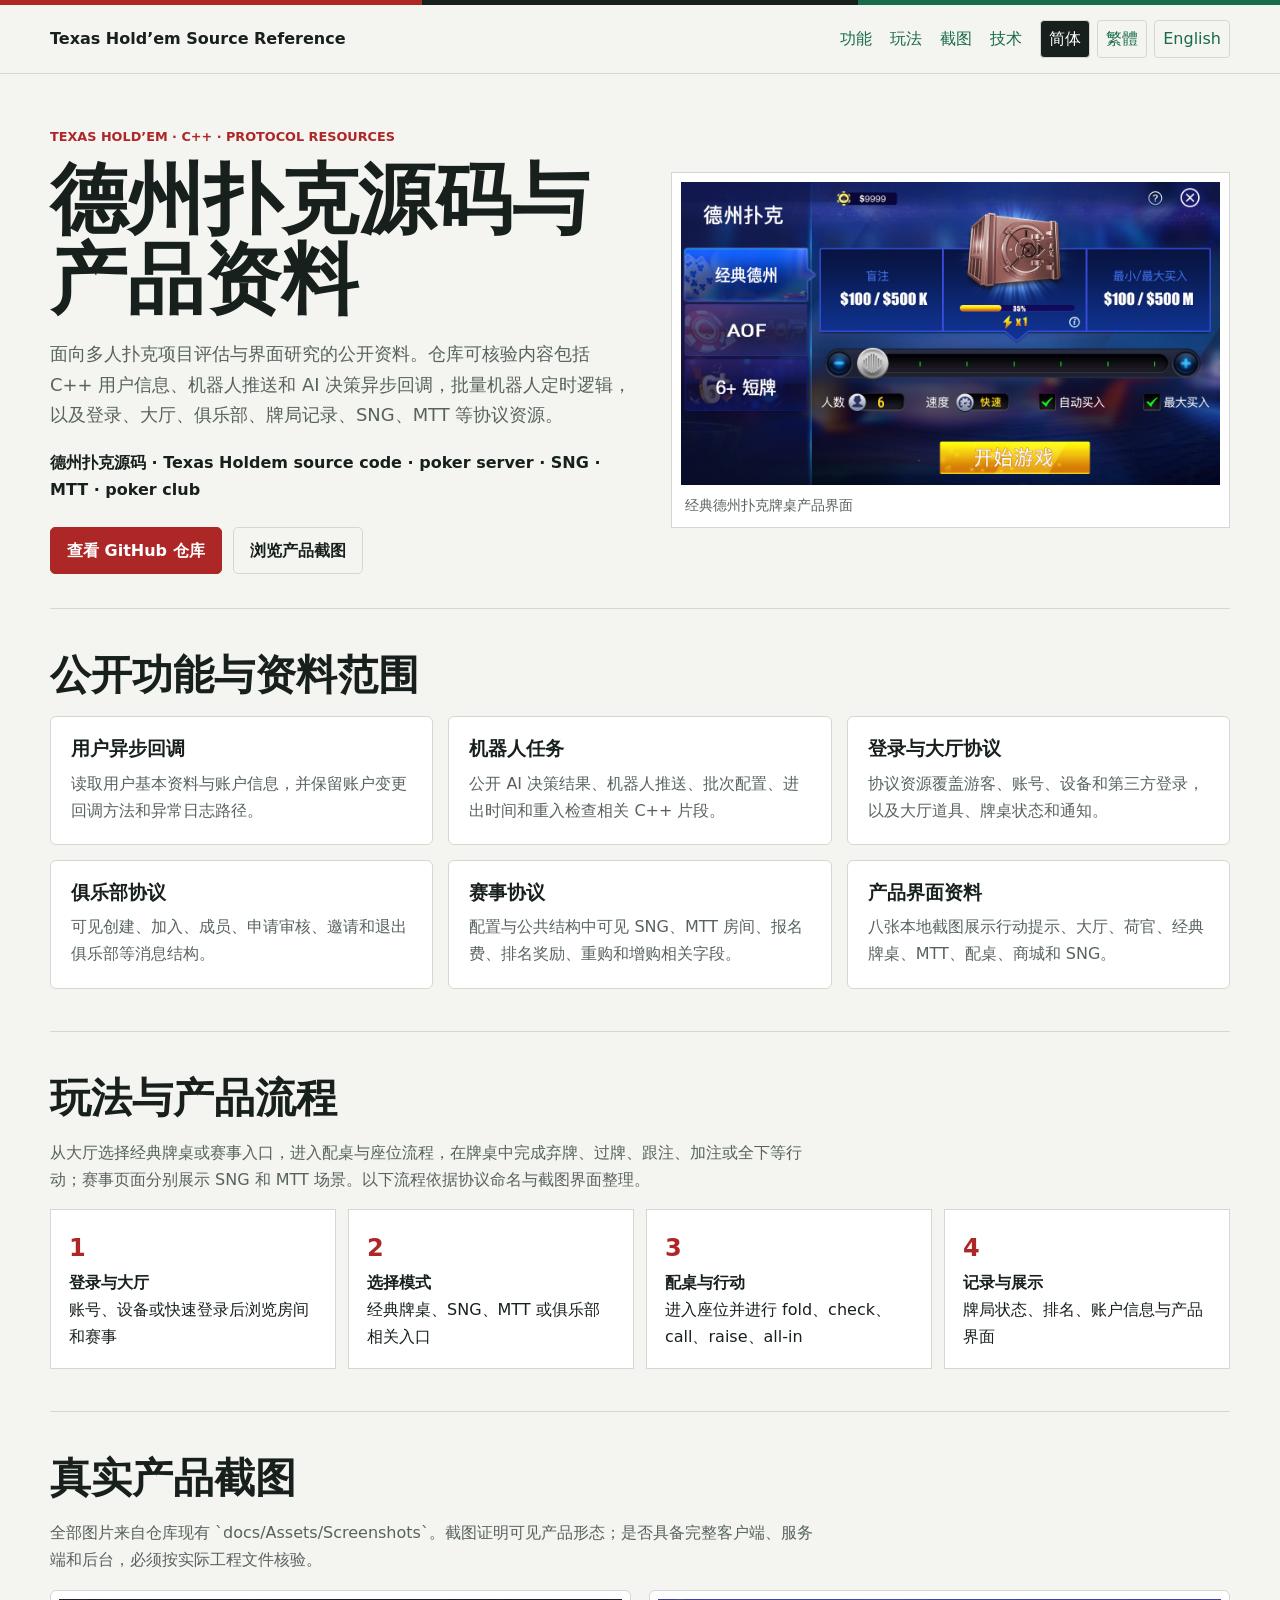
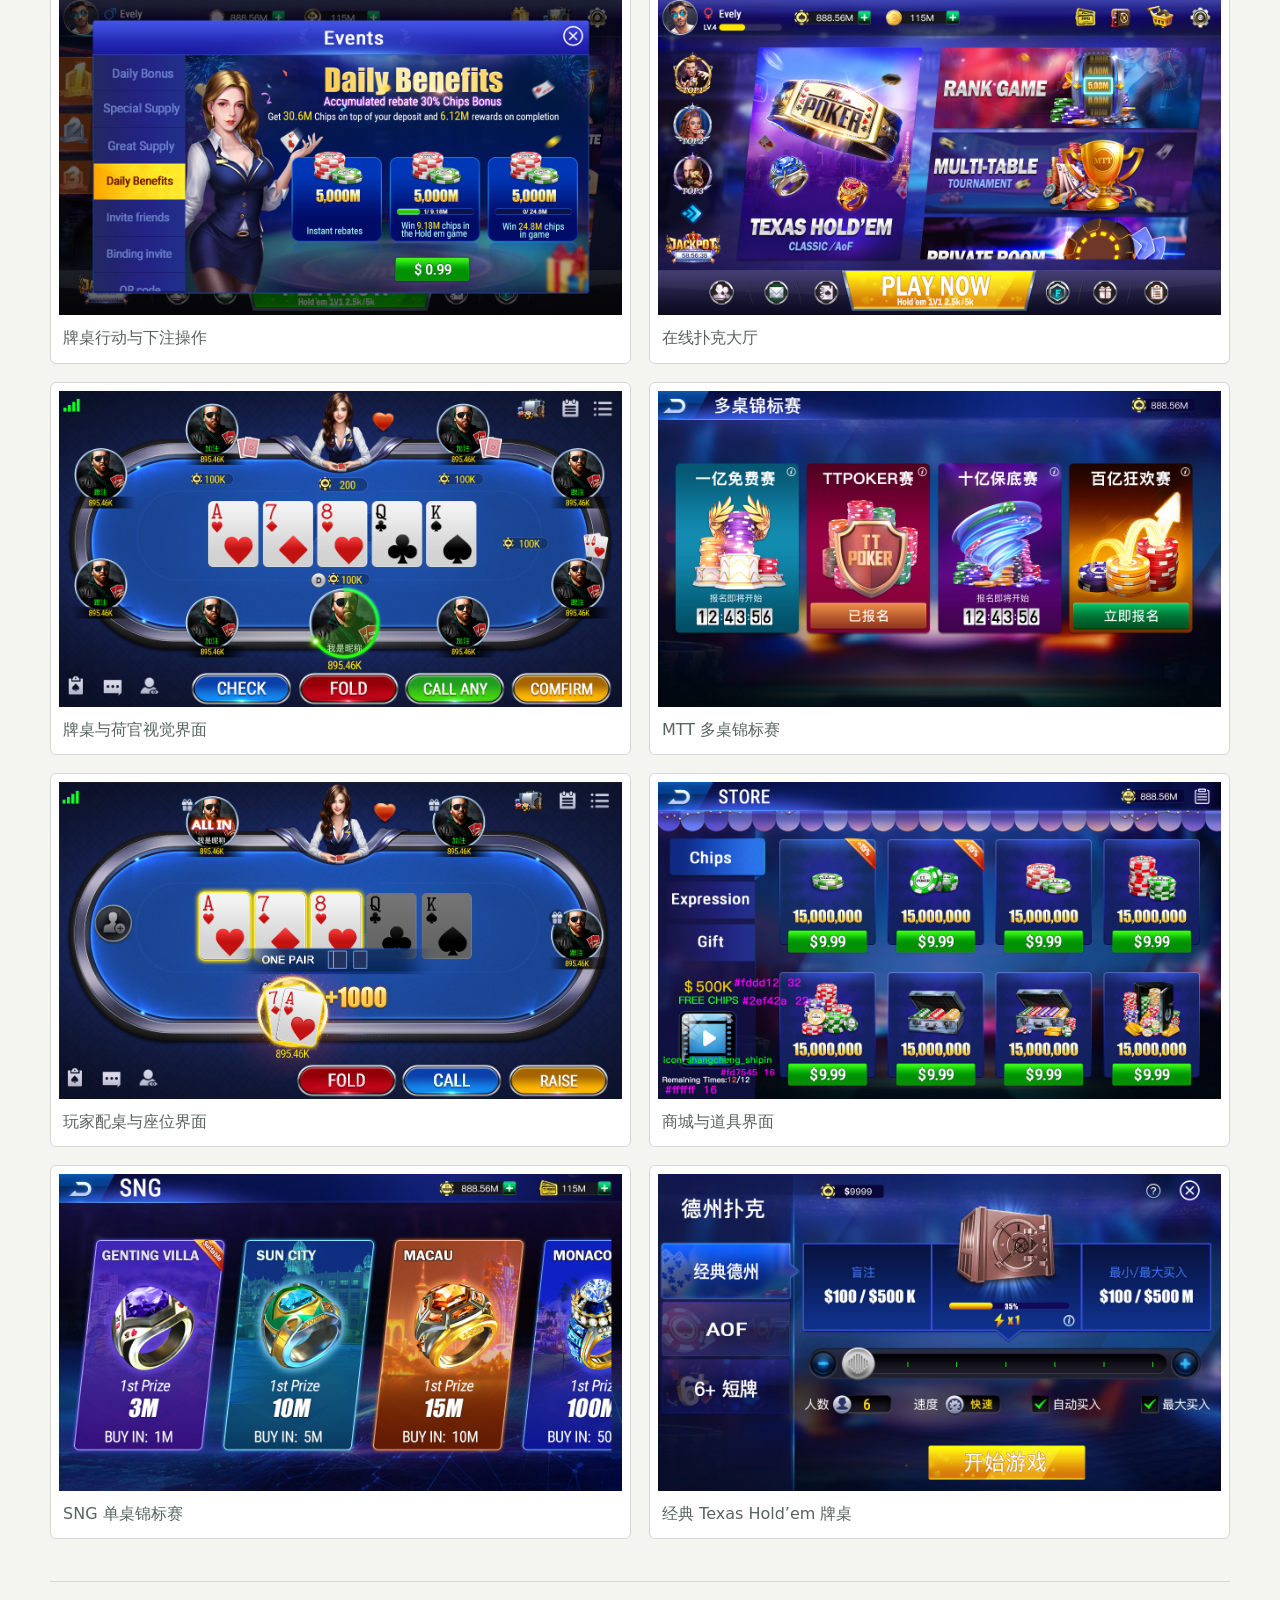
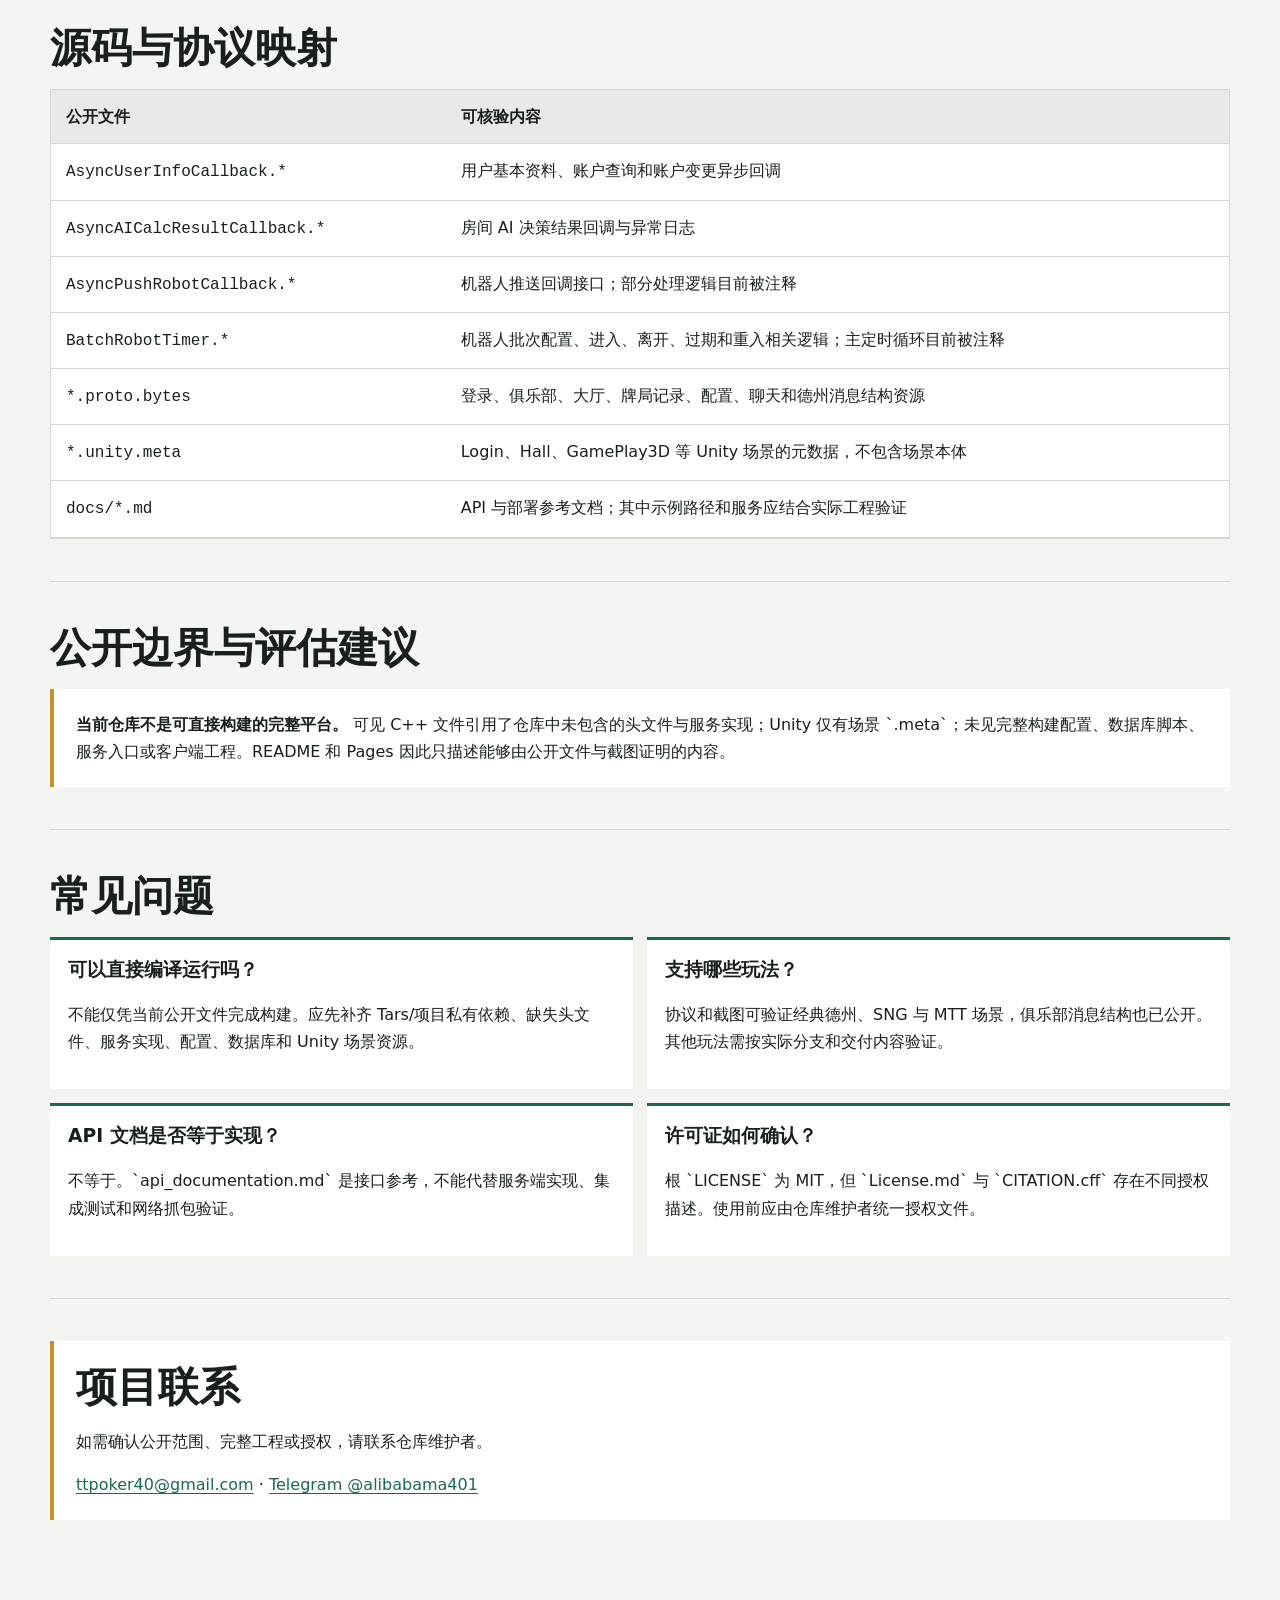
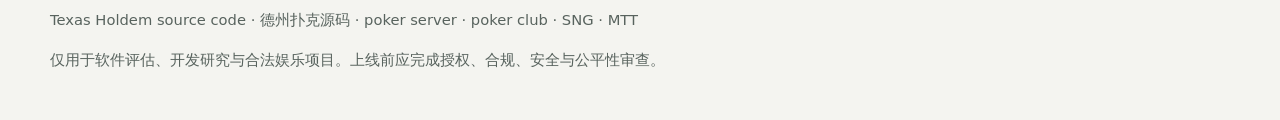
==== docs/index.html @ 93a7d818 "Add files via upload" ====
<!doctype html><html lang="zh-CN"><head><meta charset="utf-8"><meta name="viewport" content="width=device-width,initial-scale=1">
<title>德州扑克源码｜C++ 回调、扑克协议、SNG 与 MTT 产品界面</title>
<meta name="description" content="德州扑克源码与产品资料：C++ 用户及机器人异步回调、牌桌协议资源、俱乐部、经典德州、SNG、MTT、配桌和商城界面截图。">
<meta name="robots" content="index,follow,max-image-preview:large,max-snippet:-1,max-video-preview:-1">
<link rel="canonical" href="https://alibabama401.github.io/Texas-Holdem-Online-Poker-Platform/"><link rel="alternate" hreflang="zh-CN" href="https://alibabama401.github.io/Texas-Holdem-Online-Poker-Platform/zh-cn/"><link rel="alternate" hreflang="zh-Hant" href="https://alibabama401.github.io/Texas-Holdem-Online-Poker-Platform/zh-tw/"><link rel="alternate" hreflang="en" href="https://alibabama401.github.io/Texas-Holdem-Online-Poker-Platform/en/"><link rel="alternate" hreflang="x-default" href="https://alibabama401.github.io/Texas-Holdem-Online-Poker-Platform/">
<meta property="og:type" content="website"><meta property="og:locale" content="zh_CN"><meta property="og:title" content="德州扑克源码｜C++ 回调、扑克协议、SNG 与 MTT 产品界面"><meta property="og:description" content="C++ 用户及机器人回调、德州扑克协议资源、俱乐部与赛事产品截图。"><meta property="og:url" content="https://alibabama401.github.io/Texas-Holdem-Online-Poker-Platform/"><meta property="og:image" content="https://alibabama401.github.io/Texas-Holdem-Online-Poker-Platform/assets/screenshots/004jingdian.jpg"><meta name="twitter:card" content="summary_large_image">
<link rel="stylesheet" href="assets/site.css"><script type="application/ld+json">{"@context":"https://schema.org","@type":"CollectionPage","name":"德州扑克源码与产品资料","description":"C++ 用户及机器人异步回调、牌桌协议资源、俱乐部、经典德州、SNG、MTT、配桌和商城界面截图。","url":"https://alibabama401.github.io/Texas-Holdem-Online-Poker-Platform/","inLanguage":"zh-CN","image":"https://alibabama401.github.io/Texas-Holdem-Online-Poker-Platform/assets/screenshots/004jingdian.jpg","mainEntity":{"@type":"SoftwareSourceCode","name":"Texas Holdem Online Poker Platform","codeRepository":"https://github.com/alibabama401/Texas-Holdem-Online-Poker-Platform","programmingLanguage":["C++","Protocol Buffers"],"license":"https://github.com/alibabama401/Texas-Holdem-Online-Poker-Platform/blob/main/LICENSE"}}</script></head>
<body><div class="topline"></div><header><div class="wrap nav"><a class="brand" href="./">Texas Hold’em Source Reference</a><nav class="navlinks"><a href="#features">功能</a><a href="#gameplay">玩法</a><a href="#screenshots">截图</a><a href="#technology">技术</a><span class="languages"><a href="zh-cn/" aria-current="page">简体</a><a href="zh-tw/">繁體</a><a href="en/">English</a></span></nav></div></header>
<main class="wrap"><section class="hero"><div><div class="eyebrow">Texas Hold’em · C++ · Protocol Resources</div><h1>德州扑克源码与产品资料</h1><p class="intro">面向多人扑克项目评估与界面研究的公开资料。仓库可核验内容包括 C++ 用户信息、机器人推送和 AI 决策异步回调，批量机器人定时逻辑，以及登录、大厅、俱乐部、牌局记录、SNG、MTT 等协议资源。</p><p class="keywords">德州扑克源码 · Texas Holdem source code · poker server · SNG · MTT · poker club</p><div class="actions"><a class="button" href="https://github.com/alibabama401/Texas-Holdem-Online-Poker-Platform">查看 GitHub 仓库</a><a class="button secondary" href="#screenshots">浏览产品截图</a></div></div><figure class="hero-media"><img src="assets/screenshots/004jingdian.jpg" alt="经典德州扑克实时牌桌产品界面" fetchpriority="high"><figcaption>经典德州扑克牌桌产品界面</figcaption></figure></section>
<section class="section" id="features"><h2>公开功能与资料范围</h2><div class="grid"><article class="card"><h3>用户异步回调</h3><p>读取用户基本资料与账户信息，并保留账户变更回调方法和异常日志路径。</p></article><article class="card"><h3>机器人任务</h3><p>公开 AI 决策结果、机器人推送、批次配置、进出时间和重入检查相关 C++ 片段。</p></article><article class="card"><h3>登录与大厅协议</h3><p>协议资源覆盖游客、账号、设备和第三方登录，以及大厅道具、牌桌状态和通知。</p></article><article class="card"><h3>俱乐部协议</h3><p>可见创建、加入、成员、申请审核、邀请和退出俱乐部等消息结构。</p></article><article class="card"><h3>赛事协议</h3><p>配置与公共结构中可见 SNG、MTT 房间、报名费、排名奖励、重购和增购相关字段。</p></article><article class="card"><h3>产品界面资料</h3><p>八张本地截图展示行动提示、大厅、荷官、经典牌桌、MTT、配桌、商城和 SNG。</p></article></div></section>
<section class="section" id="gameplay"><h2>玩法与产品流程</h2><p class="lede">从大厅选择经典牌桌或赛事入口，进入配桌与座位流程，在牌桌中完成弃牌、过牌、跟注、加注或全下等行动；赛事页面分别展示 SNG 和 MTT 场景。以下流程依据协议命名与截图界面整理。</p><div class="flow"><div><strong>登录与大厅</strong><br>账号、设备或快速登录后浏览房间和赛事</div><div><strong>选择模式</strong><br>经典牌桌、SNG、MTT 或俱乐部相关入口</div><div><strong>配桌与行动</strong><br>进入座位并进行 fold、check、call、raise、all-in</div><div><strong>记录与展示</strong><br>牌局状态、排名、账户信息与产品界面</div></div></section>
<section class="section" id="screenshots"><h2>真实产品截图</h2><p class="lede">全部图片来自仓库现有 `docs/Assets/Screenshots`。截图证明可见产品形态；是否具备完整客户端、服务端和后台，必须按实际工程文件核验。</p><div class="gallery"><figure><img src="assets/screenshots/001action.png" alt="德州扑克下注行动按钮产品截图" decoding="async"><figcaption>牌桌行动与下注操作</figcaption></figure><figure><img src="assets/screenshots/002dating.png" alt="在线德州扑克大厅产品截图" decoding="async"><figcaption>在线扑克大厅</figcaption></figure><figure><img src="assets/screenshots/003heguang.png" alt="德州扑克牌桌荷官界面截图" decoding="async"><figcaption>牌桌与荷官视觉界面</figcaption></figure><figure><img src="assets/screenshots/005mtt.jpg" alt="Texas Holdem MTT 多桌锦标赛截图" decoding="async"><figcaption>MTT 多桌锦标赛</figcaption></figure><figure><img src="assets/screenshots/006paizuo.png" alt="德州扑克玩家配桌和座位界面" decoding="async"><figcaption>玩家配桌与座位界面</figcaption></figure><figure><img src="assets/screenshots/007shop.png" alt="扑克平台商城产品界面截图" decoding="async"><figcaption>商城与道具界面</figcaption></figure><figure><img src="assets/screenshots/008sng.jpg" alt="Texas Holdem SNG 单桌锦标赛截图" decoding="async"><figcaption>SNG 单桌锦标赛</figcaption></figure><figure><img src="assets/screenshots/004jingdian.jpg" alt="经典 Texas Holdem 扑克牌桌截图" decoding="async"><figcaption>经典 Texas Hold’em 牌桌</figcaption></figure></div></section>
<section class="section" id="technology"><h2>源码与协议映射</h2><div class="table-wrap"><table><thead><tr><th>公开文件</th><th>可核验内容</th></tr></thead><tbody><tr><td><code>AsyncUserInfoCallback.*</code></td><td>用户基本资料、账户查询和账户变更异步回调</td></tr><tr><td><code>AsyncAICalcResultCallback.*</code></td><td>房间 AI 决策结果回调与异常日志</td></tr><tr><td><code>AsyncPushRobotCallback.*</code></td><td>机器人推送回调接口；部分处理逻辑目前被注释</td></tr><tr><td><code>BatchRobotTimer.*</code></td><td>机器人批次配置、进入、离开、过期和重入相关逻辑；主定时循环目前被注释</td></tr><tr><td><code>*.proto.bytes</code></td><td>登录、俱乐部、大厅、牌局记录、配置、聊天和德州消息结构资源</td></tr><tr><td><code>*.unity.meta</code></td><td>Login、Hall、GamePlay3D 等 Unity 场景的元数据，不包含场景本体</td></tr><tr><td><code>docs/*.md</code></td><td>API 与部署参考文档；其中示例路径和服务应结合实际工程验证</td></tr></tbody></table></div></section>
<section class="section"><h2>公开边界与评估建议</h2><div class="scope"><strong>当前仓库不是可直接构建的完整平台。</strong> 可见 C++ 文件引用了仓库中未包含的头文件与服务实现；Unity 仅有场景 `.meta`；未见完整构建配置、数据库脚本、服务入口或客户端工程。README 和 Pages 因此只描述能够由公开文件与截图证明的内容。</div></section>
<section class="section"><h2>常见问题</h2><div class="faq"><article><h3>可以直接编译运行吗？</h3><p>不能仅凭当前公开文件完成构建。应先补齐 Tars/项目私有依赖、缺失头文件、服务实现、配置、数据库和 Unity 场景资源。</p></article><article><h3>支持哪些玩法？</h3><p>协议和截图可验证经典德州、SNG 与 MTT 场景，俱乐部消息结构也已公开。其他玩法需按实际分支和交付内容验证。</p></article><article><h3>API 文档是否等于实现？</h3><p>不等于。`api_documentation.md` 是接口参考，不能代替服务端实现、集成测试和网络抓包验证。</p></article><article><h3>许可证如何确认？</h3><p>根 `LICENSE` 为 MIT，但 `License.md` 与 `CITATION.cff` 存在不同授权描述。使用前应由仓库维护者统一授权文件。</p></article></div></section>
<section class="section"><div class="contact"><h2>项目联系</h2><p>如需确认公开范围、完整工程或授权，请联系仓库维护者。</p><a href="mailto:ttpoker40@gmail.com">ttpoker40@gmail.com</a> · <a href="https://t.me/alibabama401">Telegram @alibabama401</a></div></section></main>
<footer class="wrap"><p>Texas Holdem source code · 德州扑克源码 · poker server · poker club · SNG · MTT</p><p>仅用于软件评估、开发研究与合法娱乐项目。上线前应完成授权、合规、安全与公平性审查。</p></footer></body></html>
---- docs/assets/site.css ----
:root{--ink:#17201c;--muted:#58635e;--paper:#f4f4f0;--surface:#fff;--line:#d5d8d2;--red:#ae2727;--green:#176c4b;--gold:#c3922f;--max:1180px}*{box-sizing:border-box}html{scroll-behavior:smooth}body{margin:0;background:var(--paper);color:var(--ink);font:16px/1.7 system-ui,-apple-system,"Segoe UI","Noto Sans SC","Microsoft YaHei",sans-serif}a{color:var(--green);text-underline-offset:3px}img{max-width:100%;height:auto}.wrap{width:min(calc(100% - 36px),var(--max));margin:auto}.topline{height:5px;background:linear-gradient(90deg,var(--red) 0 33%,var(--ink) 33% 67%,var(--green) 67%)}header{position:sticky;top:0;z-index:10;background:rgba(244,244,240,.96);border-bottom:1px solid var(--line);backdrop-filter:blur(12px)}.nav{min-height:68px;display:flex;align-items:center;justify-content:space-between;gap:22px}.brand{color:var(--ink);text-decoration:none;font-weight:850}.navlinks{display:flex;align-items:center;gap:18px;flex-wrap:wrap}.navlinks a{text-decoration:none}.languages{display:flex;gap:7px}.languages a{padding:4px 8px;border:1px solid var(--line);border-radius:4px}.languages [aria-current=page]{background:var(--ink);color:#fff}.hero{display:grid;grid-template-columns:1.02fr .98fr;align-items:center;gap:40px;padding:52px 0 34px}.eyebrow{color:var(--red);font-size:.8rem;font-weight:850;text-transform:uppercase}.hero h1{font-size:clamp(2.35rem,6vw,4.8rem);line-height:1.04;letter-spacing:0;margin:12px 0 20px}.intro{font-size:1.12rem;color:var(--muted);max-width:67ch}.keywords{font-weight:750}.actions{display:flex;gap:11px;flex-wrap:wrap;margin-top:24px}.button{display:inline-flex;min-height:44px;align-items:center;padding:9px 16px;border:1px solid var(--red);border-radius:5px;background:var(--red);color:#fff;text-decoration:none;font-weight:750}.button.secondary{background:transparent;border-color:var(--line);color:var(--ink)}.hero-media{margin:0;background:var(--surface);border:1px solid var(--line);padding:9px}.hero-media img{display:block;width:100%;aspect-ratio:16/9;object-fit:cover}.hero-media figcaption{padding:8px 4px 1px;color:var(--muted);font-size:.9rem}.section{padding:42px 0;border-top:1px solid var(--line)}h2{font-size:clamp(1.7rem,4vw,2.55rem);line-height:1.2;margin:0 0 16px}h3{line-height:1.3}.lede{max-width:76ch;color:var(--muted)}.grid{display:grid;grid-template-columns:repeat(3,1fr);gap:15px}.card{background:var(--surface);border:1px solid var(--line);border-radius:6px;padding:20px}.card h3{margin:0 0 8px}.card p{margin:0;color:var(--muted)}.flow{display:grid;grid-template-columns:repeat(4,1fr);gap:12px;counter-reset:step}.flow div{background:var(--surface);border:1px solid var(--line);padding:18px}.flow div:before{counter-increment:step;content:counter(step);display:block;color:var(--red);font-size:1.5rem;font-weight:900}.gallery{display:grid;grid-template-columns:repeat(2,1fr);gap:18px}.gallery figure{margin:0;background:var(--surface);border:1px solid var(--line);border-radius:6px;padding:8px}.gallery img{display:block;width:100%;aspect-ratio:16/9;object-fit:cover}.gallery figcaption{padding:9px 4px 3px;color:var(--muted)}.table-wrap{overflow-x:auto;background:var(--surface);border:1px solid var(--line)}table{border-collapse:collapse;width:100%}th,td{text-align:left;vertical-align:top;padding:13px 15px;border-bottom:1px solid var(--line)}th{background:#e9eae5}.scope,.notice,.contact{background:#fff;border-left:4px solid var(--gold);padding:22px}.faq{display:grid;grid-template-columns:repeat(2,1fr);gap:14px}.faq article{background:var(--surface);border-top:3px solid var(--green);padding:18px}.faq h3{margin-top:0}.related{display:flex;gap:10px;flex-wrap:wrap}.related a{background:var(--surface);border:1px solid var(--line);padding:8px 12px}code{overflow-wrap:anywhere}footer{padding:30px 0 48px;color:var(--muted);font-size:.92rem}@media(max-width:820px){header{position:static}.nav,.navlinks{align-items:flex-start;flex-direction:column;gap:10px}.nav{padding:14px 0}.hero{grid-template-columns:1fr;padding-top:34px}.grid,.flow{grid-template-columns:1fr 1fr}}@media(max-width:560px){.wrap{width:min(calc(100% - 24px),var(--max))}.grid,.flow,.gallery,.faq{grid-template-columns:1fr}.hero h1{font-size:2.35rem}.languages{flex-wrap:wrap}}
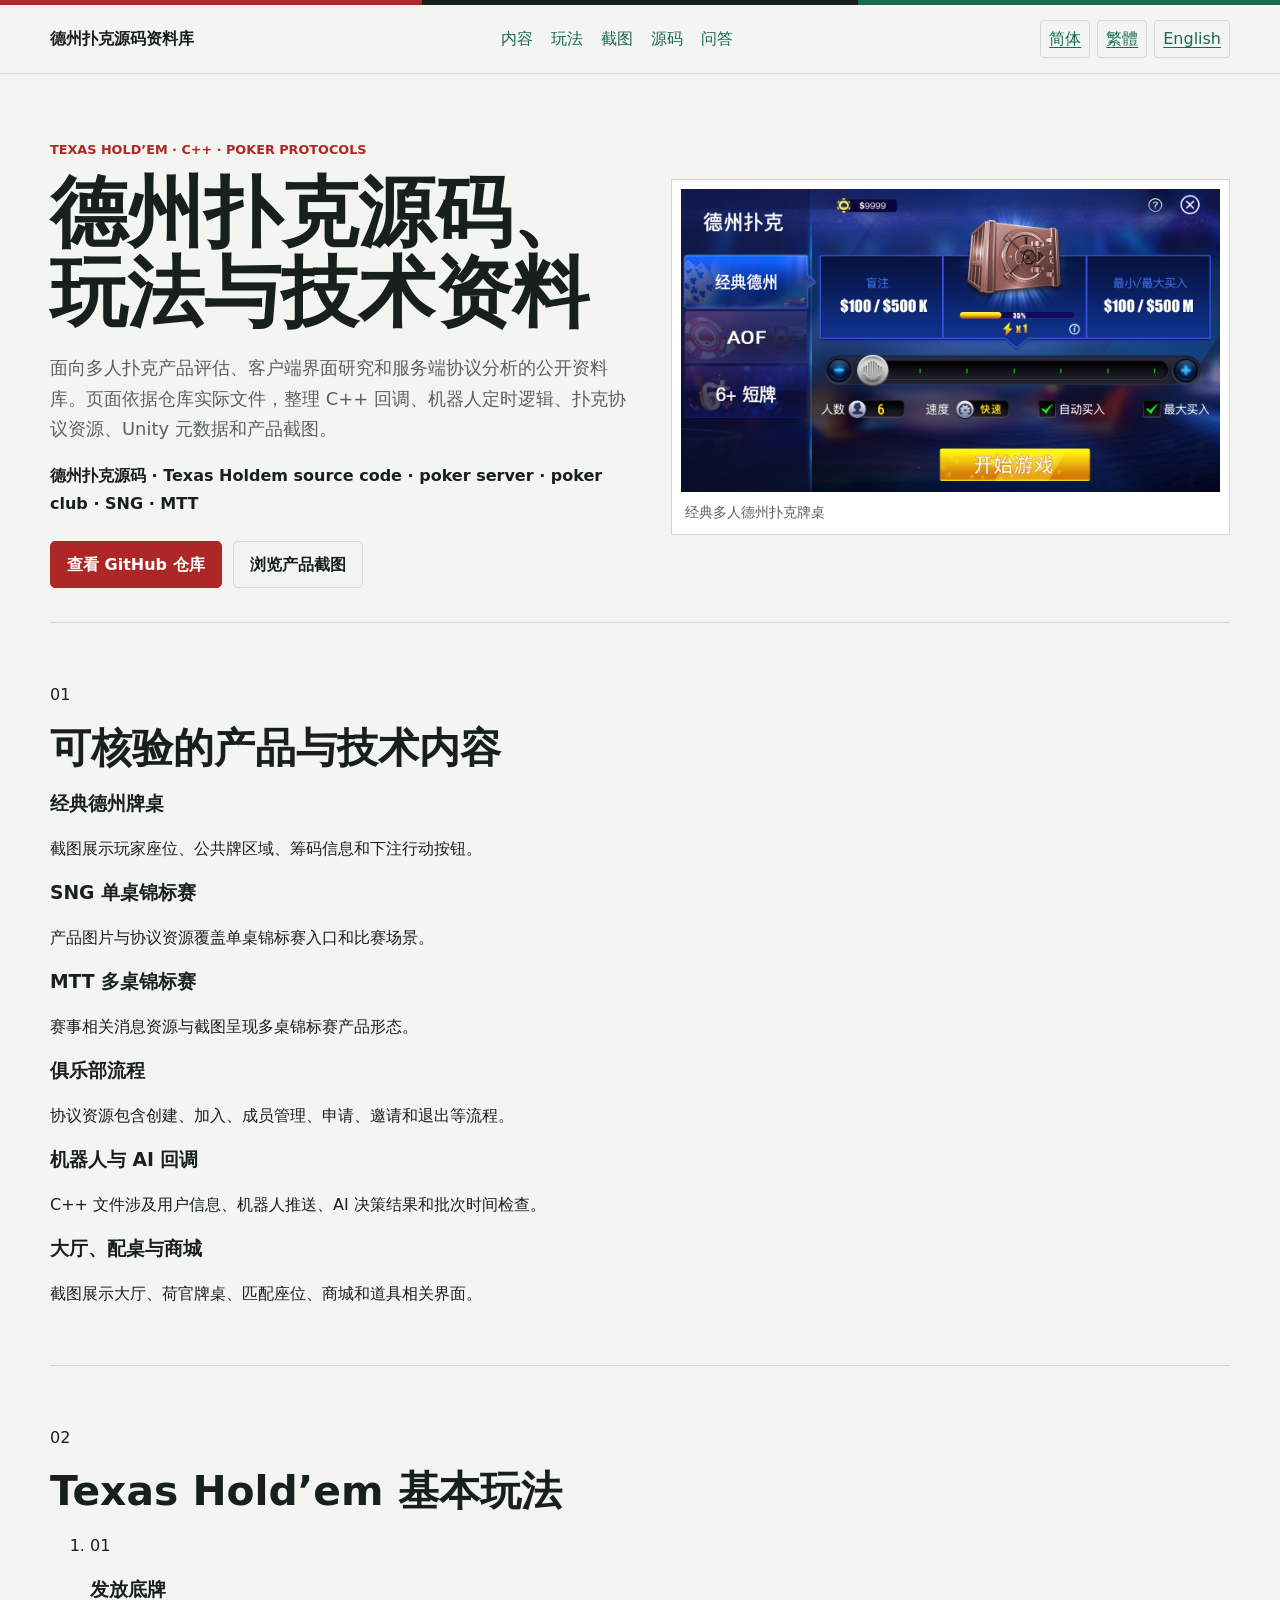
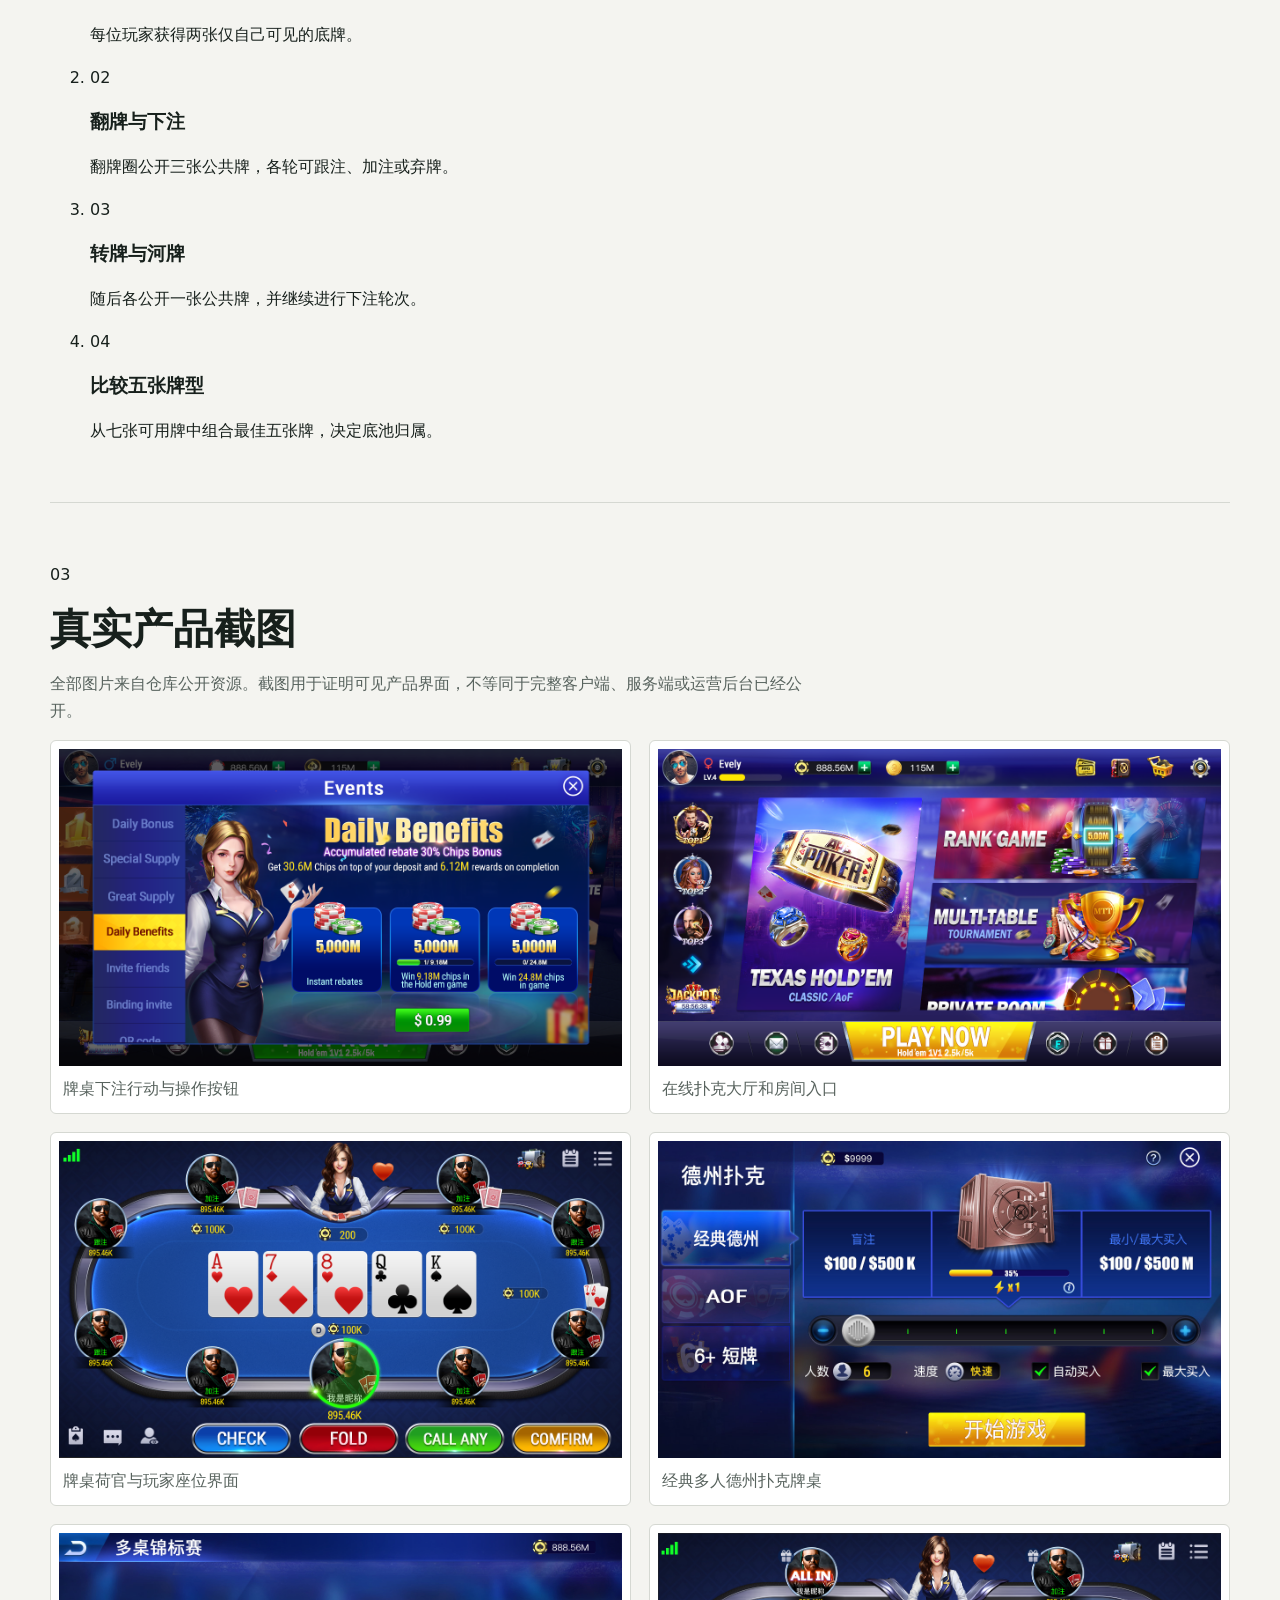
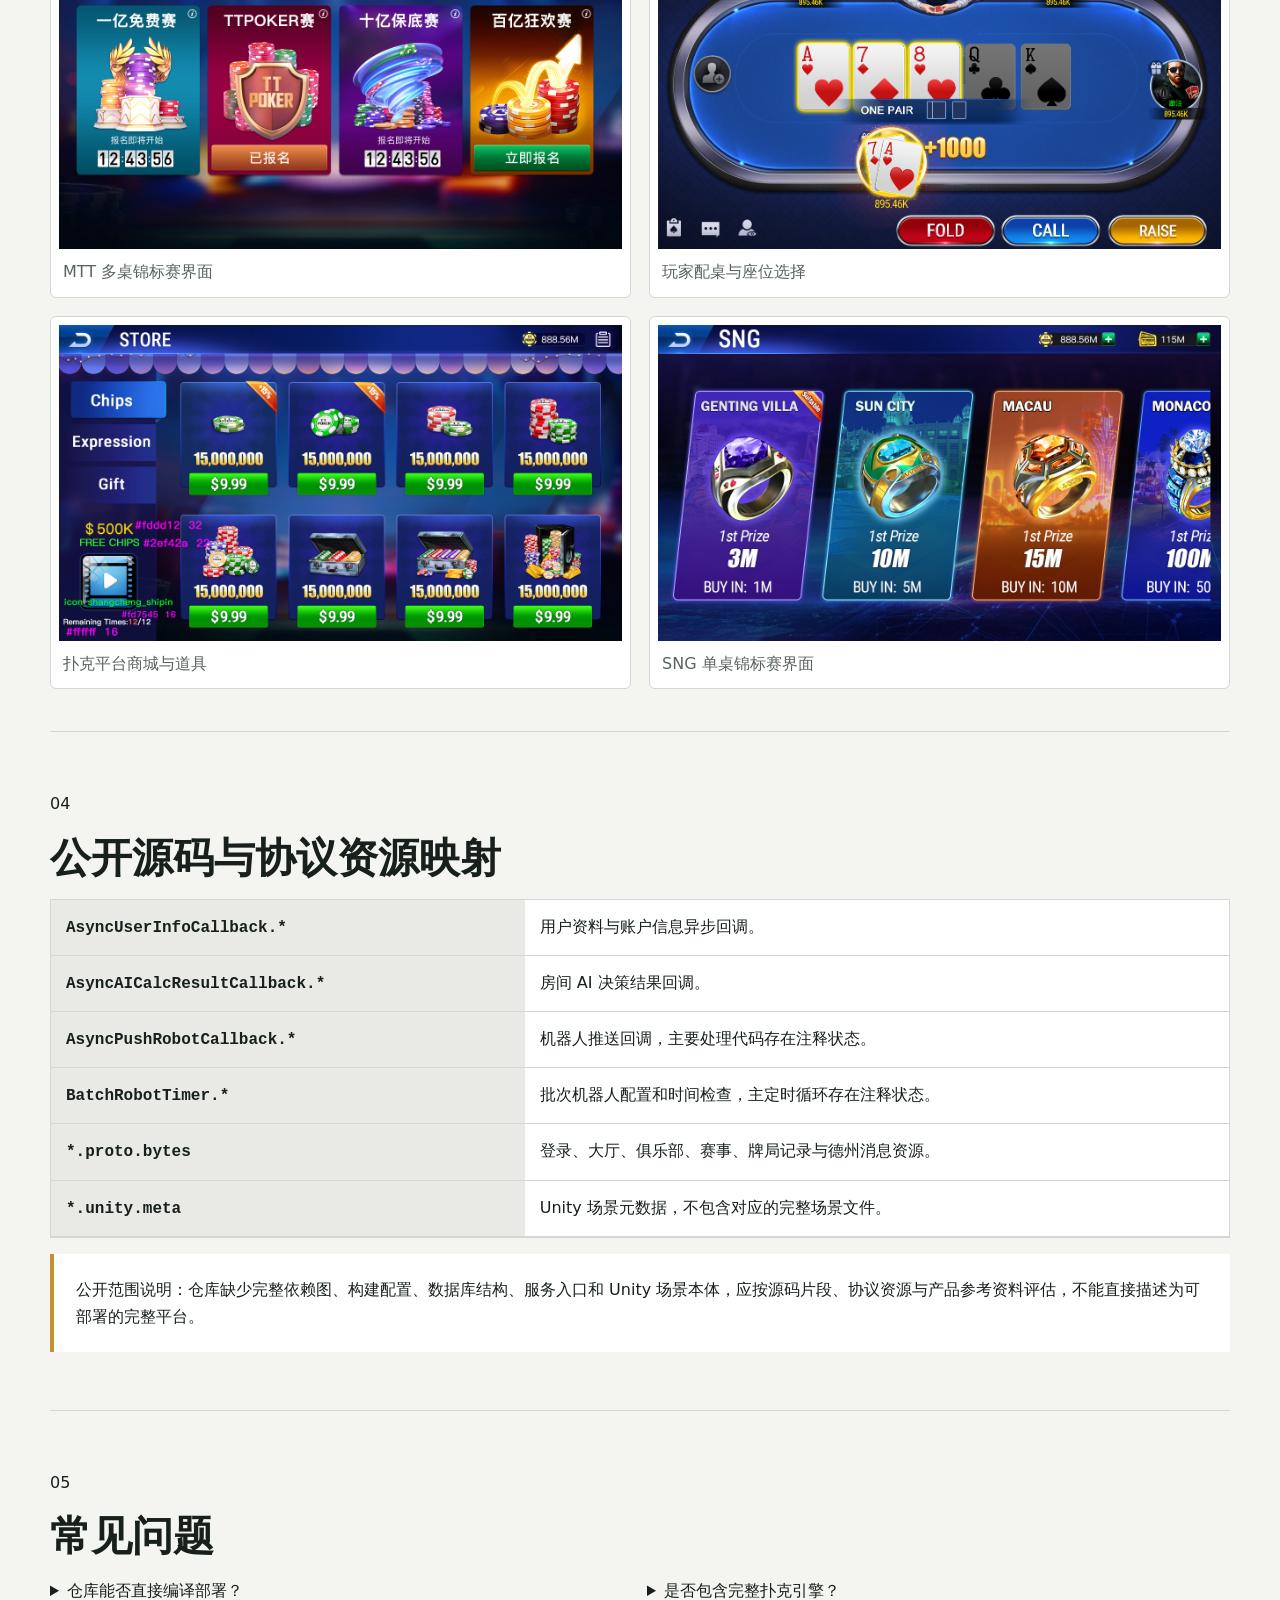
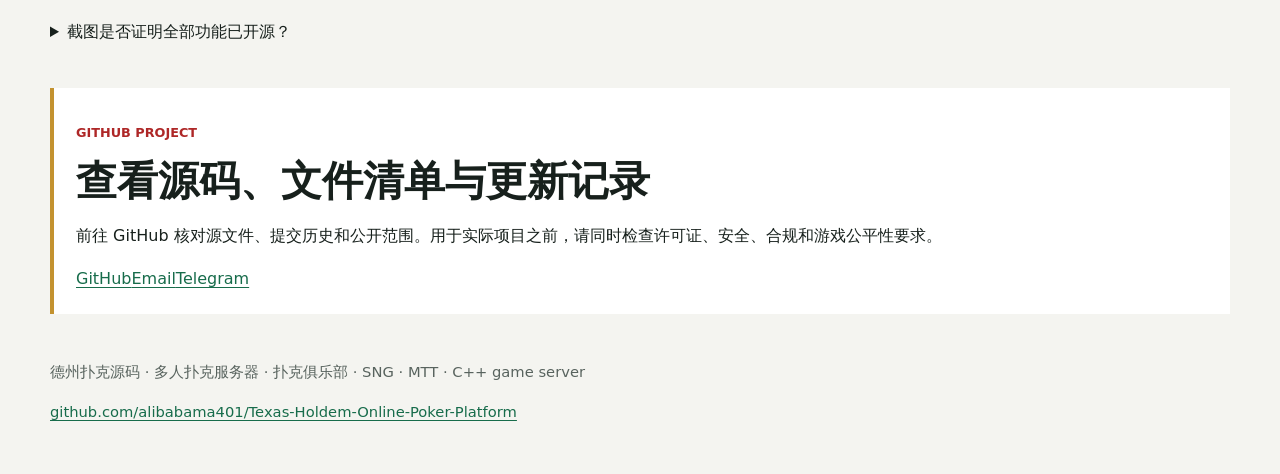
==== commit 79805249: "Update index.html" ====
--- a/docs/index.html
+++ b/docs/index.html
@@ -1,17 +1,35 @@
-<!doctype html><html lang="zh-CN"><head><meta charset="utf-8"><meta name="viewport" content="width=device-width,initial-scale=1">
-<title>德州扑克源码｜C++ 回调、扑克协议、SNG 与 MTT 产品界面</title>
-<meta name="description" content="德州扑克源码与产品资料：C++ 用户及机器人异步回调、牌桌协议资源、俱乐部、经典德州、SNG、MTT、配桌和商城界面截图。">
-<meta name="robots" content="index,follow,max-image-preview:large,max-snippet:-1,max-video-preview:-1">
-<link rel="canonical" href="https://alibabama401.github.io/Texas-Holdem-Online-Poker-Platform/"><link rel="alternate" hreflang="zh-CN" href="https://alibabama401.github.io/Texas-Holdem-Online-Poker-Platform/zh-cn/"><link rel="alternate" hreflang="zh-Hant" href="https://alibabama401.github.io/Texas-Holdem-Online-Poker-Platform/zh-tw/"><link rel="alternate" hreflang="en" href="https://alibabama401.github.io/Texas-Holdem-Online-Poker-Platform/en/"><link rel="alternate" hreflang="x-default" href="https://alibabama401.github.io/Texas-Holdem-Online-Poker-Platform/">
-<meta property="og:type" content="website"><meta property="og:locale" content="zh_CN"><meta property="og:title" content="德州扑克源码｜C++ 回调、扑克协议、SNG 与 MTT 产品界面"><meta property="og:description" content="C++ 用户及机器人回调、德州扑克协议资源、俱乐部与赛事产品截图。"><meta property="og:url" content="https://alibabama401.github.io/Texas-Holdem-Online-Poker-Platform/"><meta property="og:image" content="https://alibabama401.github.io/Texas-Holdem-Online-Poker-Platform/assets/screenshots/004jingdian.jpg"><meta name="twitter:card" content="summary_large_image">
-<link rel="stylesheet" href="assets/site.css"><script type="application/ld+json">{"@context":"https://schema.org","@type":"CollectionPage","name":"德州扑克源码与产品资料","description":"C++ 用户及机器人异步回调、牌桌协议资源、俱乐部、经典德州、SNG、MTT、配桌和商城界面截图。","url":"https://alibabama401.github.io/Texas-Holdem-Online-Poker-Platform/","inLanguage":"zh-CN","image":"https://alibabama401.github.io/Texas-Holdem-Online-Poker-Platform/assets/screenshots/004jingdian.jpg","mainEntity":{"@type":"SoftwareSourceCode","name":"Texas Holdem Online Poker Platform","codeRepository":"https://github.com/alibabama401/Texas-Holdem-Online-Poker-Platform","programmingLanguage":["C++","Protocol Buffers"],"license":"https://github.com/alibabama401/Texas-Holdem-Online-Poker-Platform/blob/main/LICENSE"}}</script></head>
-<body><div class="topline"></div><header><div class="wrap nav"><a class="brand" href="./">Texas Hold’em Source Reference</a><nav class="navlinks"><a href="#features">功能</a><a href="#gameplay">玩法</a><a href="#screenshots">截图</a><a href="#technology">技术</a><span class="languages"><a href="zh-cn/" aria-current="page">简体</a><a href="zh-tw/">繁體</a><a href="en/">English</a></span></nav></div></header>
-<main class="wrap"><section class="hero"><div><div class="eyebrow">Texas Hold’em · C++ · Protocol Resources</div><h1>德州扑克源码与产品资料</h1><p class="intro">面向多人扑克项目评估与界面研究的公开资料。仓库可核验内容包括 C++ 用户信息、机器人推送和 AI 决策异步回调，批量机器人定时逻辑，以及登录、大厅、俱乐部、牌局记录、SNG、MTT 等协议资源。</p><p class="keywords">德州扑克源码 · Texas Holdem source code · poker server · SNG · MTT · poker club</p><div class="actions"><a class="button" href="https://github.com/alibabama401/Texas-Holdem-Online-Poker-Platform">查看 GitHub 仓库</a><a class="button secondary" href="#screenshots">浏览产品截图</a></div></div><figure class="hero-media"><img src="assets/screenshots/004jingdian.jpg" alt="经典德州扑克实时牌桌产品界面" fetchpriority="high"><figcaption>经典德州扑克牌桌产品界面</figcaption></figure></section>
-<section class="section" id="features"><h2>公开功能与资料范围</h2><div class="grid"><article class="card"><h3>用户异步回调</h3><p>读取用户基本资料与账户信息，并保留账户变更回调方法和异常日志路径。</p></article><article class="card"><h3>机器人任务</h3><p>公开 AI 决策结果、机器人推送、批次配置、进出时间和重入检查相关 C++ 片段。</p></article><article class="card"><h3>登录与大厅协议</h3><p>协议资源覆盖游客、账号、设备和第三方登录，以及大厅道具、牌桌状态和通知。</p></article><article class="card"><h3>俱乐部协议</h3><p>可见创建、加入、成员、申请审核、邀请和退出俱乐部等消息结构。</p></article><article class="card"><h3>赛事协议</h3><p>配置与公共结构中可见 SNG、MTT 房间、报名费、排名奖励、重购和增购相关字段。</p></article><article class="card"><h3>产品界面资料</h3><p>八张本地截图展示行动提示、大厅、荷官、经典牌桌、MTT、配桌、商城和 SNG。</p></article></div></section>
-<section class="section" id="gameplay"><h2>玩法与产品流程</h2><p class="lede">从大厅选择经典牌桌或赛事入口，进入配桌与座位流程，在牌桌中完成弃牌、过牌、跟注、加注或全下等行动；赛事页面分别展示 SNG 和 MTT 场景。以下流程依据协议命名与截图界面整理。</p><div class="flow"><div><strong>登录与大厅</strong><br>账号、设备或快速登录后浏览房间和赛事</div><div><strong>选择模式</strong><br>经典牌桌、SNG、MTT 或俱乐部相关入口</div><div><strong>配桌与行动</strong><br>进入座位并进行 fold、check、call、raise、all-in</div><div><strong>记录与展示</strong><br>牌局状态、排名、账户信息与产品界面</div></div></section>
-<section class="section" id="screenshots"><h2>真实产品截图</h2><p class="lede">全部图片来自仓库现有 `docs/Assets/Screenshots`。截图证明可见产品形态；是否具备完整客户端、服务端和后台，必须按实际工程文件核验。</p><div class="gallery"><figure><img src="assets/screenshots/001action.png" alt="德州扑克下注行动按钮产品截图" decoding="async"><figcaption>牌桌行动与下注操作</figcaption></figure><figure><img src="assets/screenshots/002dating.png" alt="在线德州扑克大厅产品截图" decoding="async"><figcaption>在线扑克大厅</figcaption></figure><figure><img src="assets/screenshots/003heguang.png" alt="德州扑克牌桌荷官界面截图" decoding="async"><figcaption>牌桌与荷官视觉界面</figcaption></figure><figure><img src="assets/screenshots/005mtt.jpg" alt="Texas Holdem MTT 多桌锦标赛截图" decoding="async"><figcaption>MTT 多桌锦标赛</figcaption></figure><figure><img src="assets/screenshots/006paizuo.png" alt="德州扑克玩家配桌和座位界面" decoding="async"><figcaption>玩家配桌与座位界面</figcaption></figure><figure><img src="assets/screenshots/007shop.png" alt="扑克平台商城产品界面截图" decoding="async"><figcaption>商城与道具界面</figcaption></figure><figure><img src="assets/screenshots/008sng.jpg" alt="Texas Holdem SNG 单桌锦标赛截图" decoding="async"><figcaption>SNG 单桌锦标赛</figcaption></figure><figure><img src="assets/screenshots/004jingdian.jpg" alt="经典 Texas Holdem 扑克牌桌截图" decoding="async"><figcaption>经典 Texas Hold’em 牌桌</figcaption></figure></div></section>
-<section class="section" id="technology"><h2>源码与协议映射</h2><div class="table-wrap"><table><thead><tr><th>公开文件</th><th>可核验内容</th></tr></thead><tbody><tr><td><code>AsyncUserInfoCallback.*</code></td><td>用户基本资料、账户查询和账户变更异步回调</td></tr><tr><td><code>AsyncAICalcResultCallback.*</code></td><td>房间 AI 决策结果回调与异常日志</td></tr><tr><td><code>AsyncPushRobotCallback.*</code></td><td>机器人推送回调接口；部分处理逻辑目前被注释</td></tr><tr><td><code>BatchRobotTimer.*</code></td><td>机器人批次配置、进入、离开、过期和重入相关逻辑；主定时循环目前被注释</td></tr><tr><td><code>*.proto.bytes</code></td><td>登录、俱乐部、大厅、牌局记录、配置、聊天和德州消息结构资源</td></tr><tr><td><code>*.unity.meta</code></td><td>Login、Hall、GamePlay3D 等 Unity 场景的元数据，不包含场景本体</td></tr><tr><td><code>docs/*.md</code></td><td>API 与部署参考文档；其中示例路径和服务应结合实际工程验证</td></tr></tbody></table></div></section>
-<section class="section"><h2>公开边界与评估建议</h2><div class="scope"><strong>当前仓库不是可直接构建的完整平台。</strong> 可见 C++ 文件引用了仓库中未包含的头文件与服务实现；Unity 仅有场景 `.meta`；未见完整构建配置、数据库脚本、服务入口或客户端工程。README 和 Pages 因此只描述能够由公开文件与截图证明的内容。</div></section>
-<section class="section"><h2>常见问题</h2><div class="faq"><article><h3>可以直接编译运行吗？</h3><p>不能仅凭当前公开文件完成构建。应先补齐 Tars/项目私有依赖、缺失头文件、服务实现、配置、数据库和 Unity 场景资源。</p></article><article><h3>支持哪些玩法？</h3><p>协议和截图可验证经典德州、SNG 与 MTT 场景，俱乐部消息结构也已公开。其他玩法需按实际分支和交付内容验证。</p></article><article><h3>API 文档是否等于实现？</h3><p>不等于。`api_documentation.md` 是接口参考，不能代替服务端实现、集成测试和网络抓包验证。</p></article><article><h3>许可证如何确认？</h3><p>根 `LICENSE` 为 MIT，但 `License.md` 与 `CITATION.cff` 存在不同授权描述。使用前应由仓库维护者统一授权文件。</p></article></div></section>
-<section class="section"><div class="contact"><h2>项目联系</h2><p>如需确认公开范围、完整工程或授权，请联系仓库维护者。</p><a href="mailto:ttpoker40@gmail.com">ttpoker40@gmail.com</a> · <a href="https://t.me/alibabama401">Telegram @alibabama401</a></div></section></main>
-<footer class="wrap"><p>Texas Holdem source code · 德州扑克源码 · poker server · poker club · SNG · MTT</p><p>仅用于软件评估、开发研究与合法娱乐项目。上线前应完成授权、合规、安全与公平性审查。</p></footer></body></html>
+<!doctype html><html lang="zh-CN"><head><meta charset="utf-8"><meta name="google-site-verification" content="1XxWela9pfY0YLGXtBNcGUXY9snzH7-fF3n2Zjh95lw" /><meta name="viewport" content="width=device-width,initial-scale=1">
+<title>德州扑克源码｜德州积分大厅</title>
+<meta name="description" content="德州扑克源码与德州积分大厅。">
+  <meta name="robots" content="index,follow,max-image-preview:large,max-snippet:-1,max-video-preview:-1">
+  <link rel="canonical" href="https://alibabama401.github.io/Texas-Holdem-Online-Poker-Platform/">
+  <link rel="alternate" hreflang="zh-CN" href="https://alibabama401.github.io/Texas-Holdem-Online-Poker-Platform/zh-cn/">
+  <link rel="alternate" hreflang="zh-Hant" href="https://alibabama401.github.io/Texas-Holdem-Online-Poker-Platform/zh-tw/">
+  <link rel="alternate" hreflang="en" href="https://alibabama401.github.io/Texas-Holdem-Online-Poker-Platform/en/">
+  <link rel="alternate" hreflang="x-default" href="https://alibabama401.github.io/Texas-Holdem-Online-Poker-Platform/">
+  <meta property="og:type" content="article">
+  <meta property="og:locale" content="zh_CN">
+  <meta property="og:title" content="德州扑克在线平台源码与技术资料｜C++ 回调、扑克协议、SNG、MTT 与俱乐部系统">
+  <meta property="og:description" content="德州扑克在线平台源码参考，包含 C++ 用户与机器人回调、批次定时逻辑、登录大厅和俱乐部协议、SNG 与 MTT 赛事资源，以及八张真实产品界面截图。">
+  <meta property="og:image" content="https://alibabama401.github.io/Texas-Holdem-Online-Poker-Platform/assets/screenshots/004jingdian.jpg">
+  <meta property="og:image:alt" content="经典多人德州扑克牌桌">
+  <meta property="og:url" content="https://alibabama401.github.io/Texas-Holdem-Online-Poker-Platform/">
+  <meta name="twitter:card" content="summary_large_image">
+  <link rel="stylesheet" href="assets/site.css">
+  <script type="application/ld+json">{"@context":"https://schema.org","@type":"TechArticle","headline":"德州扑克在线平台源码与技术资料｜C++ 回调、扑克协议、SNG、MTT 与俱乐部系统","description":"德州扑克在线平台源码参考，包含 C++ 用户与机器人回调、批次定时逻辑、登录大厅和俱乐部协议、SNG 与 MTT 赛事资源，以及八张真实产品界面截图。","inLanguage":"zh-CN","url":"https://alibabama401.github.io/Texas-Holdem-Online-Poker-Platform/","image":["https://alibabama401.github.io/Texas-Holdem-Online-Poker-Platform/assets/screenshots/001action.png","https://alibabama401.github.io/Texas-Holdem-Online-Poker-Platform/assets/screenshots/002dating.png","https://alibabama401.github.io/Texas-Holdem-Online-Poker-Platform/assets/screenshots/003heguang.png","https://alibabama401.github.io/Texas-Holdem-Online-Poker-Platform/assets/screenshots/004jingdian.jpg","https://alibabama401.github.io/Texas-Holdem-Online-Poker-Platform/assets/screenshots/005mtt.jpg","https://alibabama401.github.io/Texas-Holdem-Online-Poker-Platform/assets/screenshots/006paizuo.png","https://alibabama401.github.io/Texas-Holdem-Online-Poker-Platform/assets/screenshots/007shop.png","https://alibabama401.github.io/Texas-Holdem-Online-Poker-Platform/assets/screenshots/008sng.jpg"],"author":{"@type":"Organization","name":"alibabama401","url":"https://github.com/alibabama401"},"about":["Texas Holdem source code","multiplayer poker server","SNG","MTT","poker club"]}</script>
+</head>
+<body>
+  <div class="topline"></div>
+  <header class="site-header"><div class="wrap nav"><a class="brand" href="./">德州扑克源码资料库</a><nav class="navlinks" aria-label="Primary"><a href="#features">内容</a><a href="#gameplay">玩法</a><a href="#screenshots">截图</a><a href="#source">源码</a><a href="#faq">问答</a></nav><div class="languages" aria-label="Languages"><a href="zh-cn/">简体</a><a href="zh-tw/">繁體</a><a href="en/">English</a></div></div></header>
+  <main>
+    <section class="hero wrap"><div><p class="eyebrow">TEXAS HOLD’EM · C++ · POKER PROTOCOLS</p><h1>德州扑克源码、玩法与技术资料</h1><p class="intro">面向多人扑克产品评估、客户端界面研究和服务端协议分析的公开资料库。页面依据仓库实际文件，整理 C++ 回调、机器人定时逻辑、扑克协议资源、Unity 元数据和产品截图。</p><p class="keywords">德州扑克源码 · Texas Holdem source code · poker server · poker club · SNG · MTT</p><div class="actions"><a class="button" href="https://github.com/alibabama401/Texas-Holdem-Online-Poker-Platform">查看 GitHub 仓库</a><a class="button secondary" href="#screenshots">浏览产品截图</a></div></div><figure class="hero-media"><img src="assets/screenshots/004jingdian.jpg" alt="经典多人德州扑克牌桌" fetchpriority="high"><figcaption>经典多人德州扑克牌桌</figcaption></figure></section>
+    <section class="band" id="features"><div class="wrap section"><div class="section-head"><p>01</p><h2>可核验的产品与技术内容</h2></div><div class="feature-grid"><article class="feature"><h3>经典德州牌桌</h3><p>截图展示玩家座位、公共牌区域、筹码信息和下注行动按钮。</p></article><article class="feature"><h3>SNG 单桌锦标赛</h3><p>产品图片与协议资源覆盖单桌锦标赛入口和比赛场景。</p></article><article class="feature"><h3>MTT 多桌锦标赛</h3><p>赛事相关消息资源与截图呈现多桌锦标赛产品形态。</p></article><article class="feature"><h3>俱乐部流程</h3><p>协议资源包含创建、加入、成员管理、申请、邀请和退出等流程。</p></article><article class="feature"><h3>机器人与 AI 回调</h3><p>C++ 文件涉及用户信息、机器人推送、AI 决策结果和批次时间检查。</p></article><article class="feature"><h3>大厅、配桌与商城</h3><p>截图展示大厅、荷官牌桌、匹配座位、商城和道具相关界面。</p></article></div></div></section>
+    <section class="wrap section" id="gameplay"><div class="section-head"><p>02</p><h2>Texas Hold’em 基本玩法</h2></div><ol class="workflow"><li><span>01</span><div><h3>发放底牌</h3><p>每位玩家获得两张仅自己可见的底牌。</p></div></li><li><span>02</span><div><h3>翻牌与下注</h3><p>翻牌圈公开三张公共牌，各轮可跟注、加注或弃牌。</p></div></li><li><span>03</span><div><h3>转牌与河牌</h3><p>随后各公开一张公共牌，并继续进行下注轮次。</p></div></li><li><span>04</span><div><h3>比较五张牌型</h3><p>从七张可用牌中组合最佳五张牌，决定底池归属。</p></div></li></ol></section>
+    <section class="band" id="screenshots"><div class="wrap section"><div class="section-head"><p>03</p><h2>真实产品截图</h2></div><p class="lede">全部图片来自仓库公开资源。截图用于证明可见产品界面，不等同于完整客户端、服务端或运营后台已经公开。</p><div class="gallery"><figure><a href="assets/screenshots/001action.png"><img src="assets/screenshots/001action.png" alt="牌桌下注行动与操作按钮" loading="lazy" decoding="async"></a><figcaption>牌桌下注行动与操作按钮</figcaption></figure><figure><a href="assets/screenshots/002dating.png"><img src="assets/screenshots/002dating.png" alt="在线扑克大厅和房间入口" loading="lazy" decoding="async"></a><figcaption>在线扑克大厅和房间入口</figcaption></figure><figure><a href="assets/screenshots/003heguang.png"><img src="assets/screenshots/003heguang.png" alt="牌桌荷官与玩家座位界面" loading="lazy" decoding="async"></a><figcaption>牌桌荷官与玩家座位界面</figcaption></figure><figure><a href="assets/screenshots/004jingdian.jpg"><img src="assets/screenshots/004jingdian.jpg" alt="经典多人德州扑克牌桌" loading="lazy" decoding="async"></a><figcaption>经典多人德州扑克牌桌</figcaption></figure><figure><a href="assets/screenshots/005mtt.jpg"><img src="assets/screenshots/005mtt.jpg" alt="MTT 多桌锦标赛界面" loading="lazy" decoding="async"></a><figcaption>MTT 多桌锦标赛界面</figcaption></figure><figure><a href="assets/screenshots/006paizuo.png"><img src="assets/screenshots/006paizuo.png" alt="玩家配桌与座位选择" loading="lazy" decoding="async"></a><figcaption>玩家配桌与座位选择</figcaption></figure><figure><a href="assets/screenshots/007shop.png"><img src="assets/screenshots/007shop.png" alt="扑克平台商城与道具" loading="lazy" decoding="async"></a><figcaption>扑克平台商城与道具</figcaption></figure><figure><a href="assets/screenshots/008sng.jpg"><img src="assets/screenshots/008sng.jpg" alt="SNG 单桌锦标赛界面" loading="lazy" decoding="async"></a><figcaption>SNG 单桌锦标赛界面</figcaption></figure></div></div></section>
+    <section class="wrap section" id="source"><div class="section-head"><p>04</p><h2>公开源码与协议资源映射</h2></div><div class="table-wrap"><table><tbody><tr><th scope="row"><code>AsyncUserInfoCallback.*</code></th><td>用户资料与账户信息异步回调。</td></tr><tr><th scope="row"><code>AsyncAICalcResultCallback.*</code></th><td>房间 AI 决策结果回调。</td></tr><tr><th scope="row"><code>AsyncPushRobotCallback.*</code></th><td>机器人推送回调，主要处理代码存在注释状态。</td></tr><tr><th scope="row"><code>BatchRobotTimer.*</code></th><td>批次机器人配置和时间检查，主定时循环存在注释状态。</td></tr><tr><th scope="row"><code>*.proto.bytes</code></th><td>登录、大厅、俱乐部、赛事、牌局记录与德州消息资源。</td></tr><tr><th scope="row"><code>*.unity.meta</code></th><td>Unity 场景元数据，不包含对应的完整场景文件。</td></tr></tbody></table></div><p class="scope">公开范围说明：仓库缺少完整依赖图、构建配置、数据库结构、服务入口和 Unity 场景本体，应按源码片段、协议资源与产品参考资料评估，不能直接描述为可部署的完整平台。</p></section>
+    <section class="band" id="faq"><div class="wrap section"><div class="section-head"><p>05</p><h2>常见问题</h2></div><div class="faq"><details><summary>仓库能否直接编译部署？</summary><p>当前公开文件不足以组成完整可构建平台，需要补齐依赖、入口、数据库、配置和客户端工程。</p></details><details><summary>是否包含完整扑克引擎？</summary><p>页面只描述实际可核验的回调与协议资源，不把缺少实现的内容声明为完整引擎。</p></details><details><summary>截图是否证明全部功能已开源？</summary><p>截图证明相应界面存在，具体业务逻辑是否公开仍应逐项核对仓库文件。</p></details></div></div></section>
+    <section class="wrap contact"><div><p class="eyebrow">GITHUB PROJECT</p><h2>查看源码、文件清单与更新记录</h2><p>前往 GitHub 核对源文件、提交历史和公开范围。用于实际项目之前，请同时检查许可证、安全、合规和游戏公平性要求。</p></div><div class="contact-links"><a href="https://github.com/alibabama401/Texas-Holdem-Online-Poker-Platform">GitHub</a><a href="mailto:ttpoker40@gmail.com">Email</a><a href="https://t.me/alibabama401">Telegram</a></div></section>
+  </main>
+  <footer><div class="wrap"><p>德州扑克源码 · 多人扑克服务器 · 扑克俱乐部 · SNG · MTT · C++ game server</p><p><a href="https://github.com/alibabama401/Texas-Holdem-Online-Poker-Platform">github.com/alibabama401/Texas-Holdem-Online-Poker-Platform</a></p></div></footer>
+</body>
+</html>
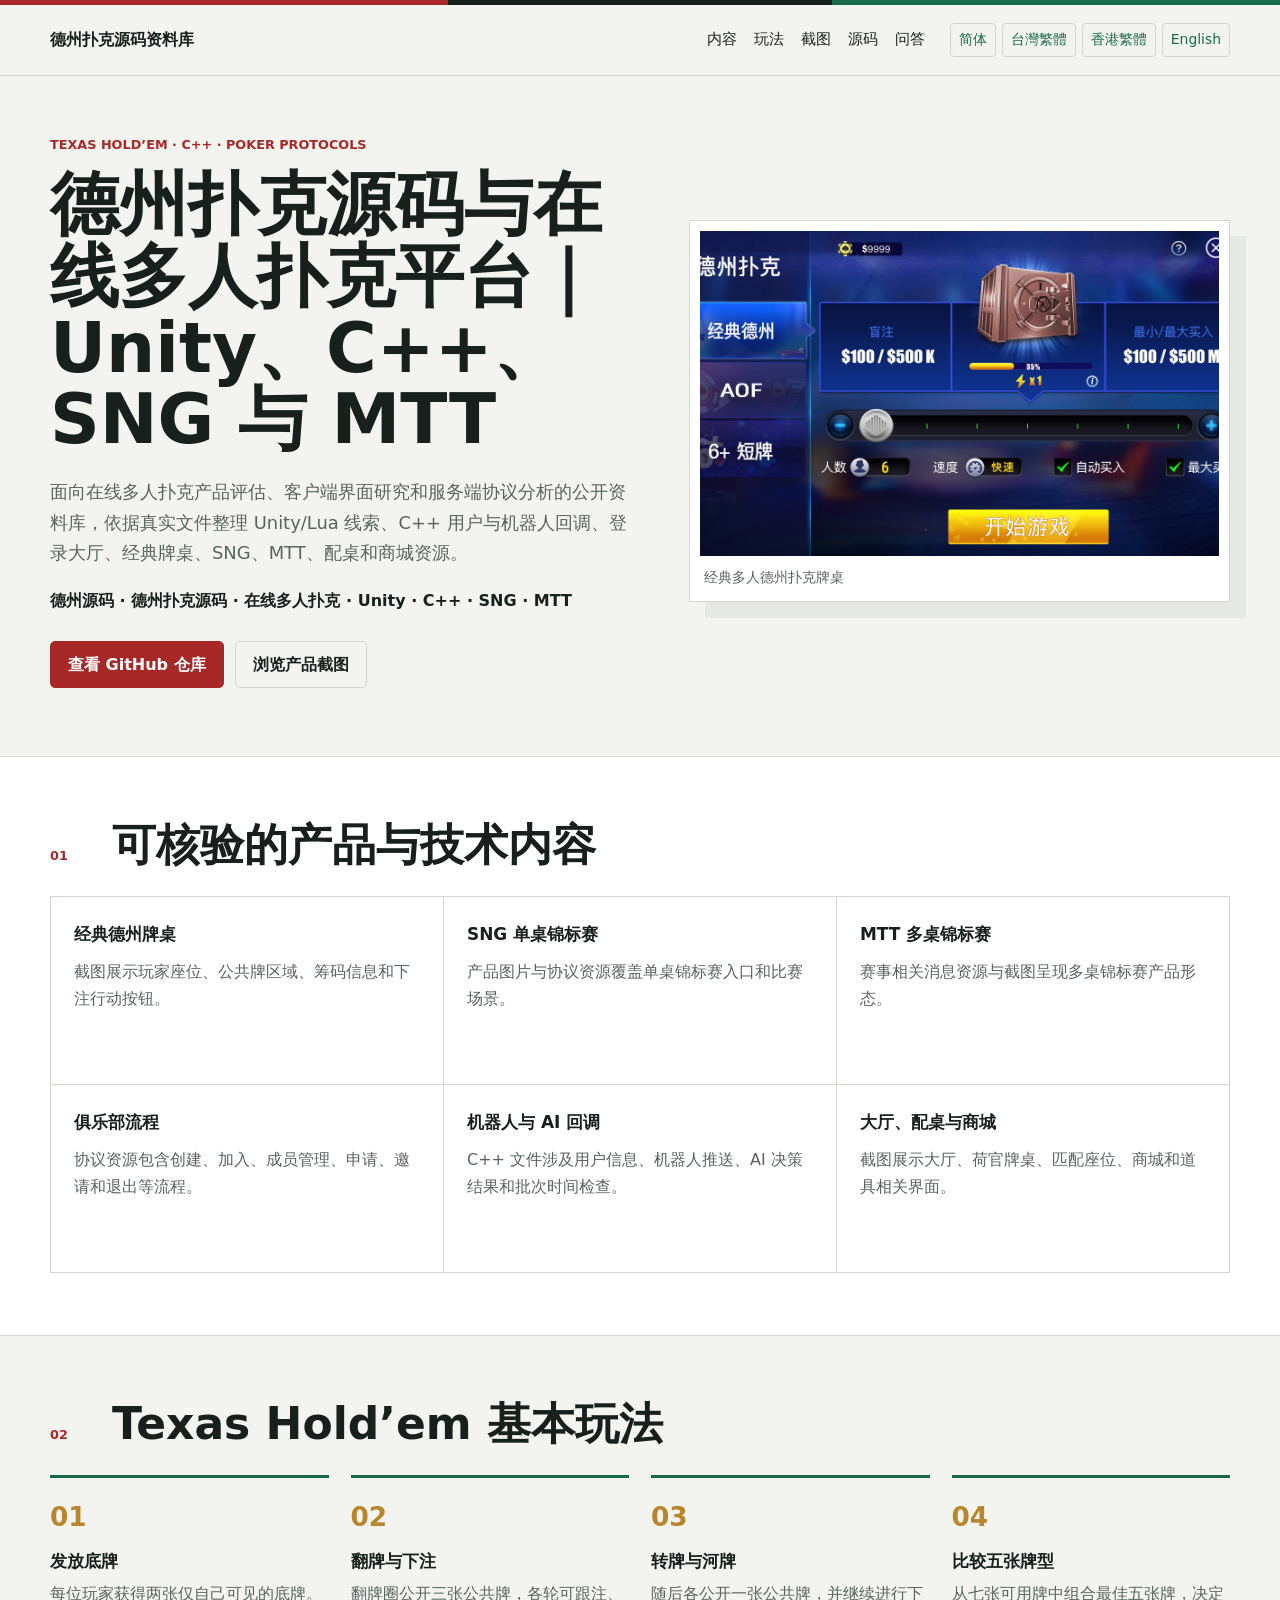
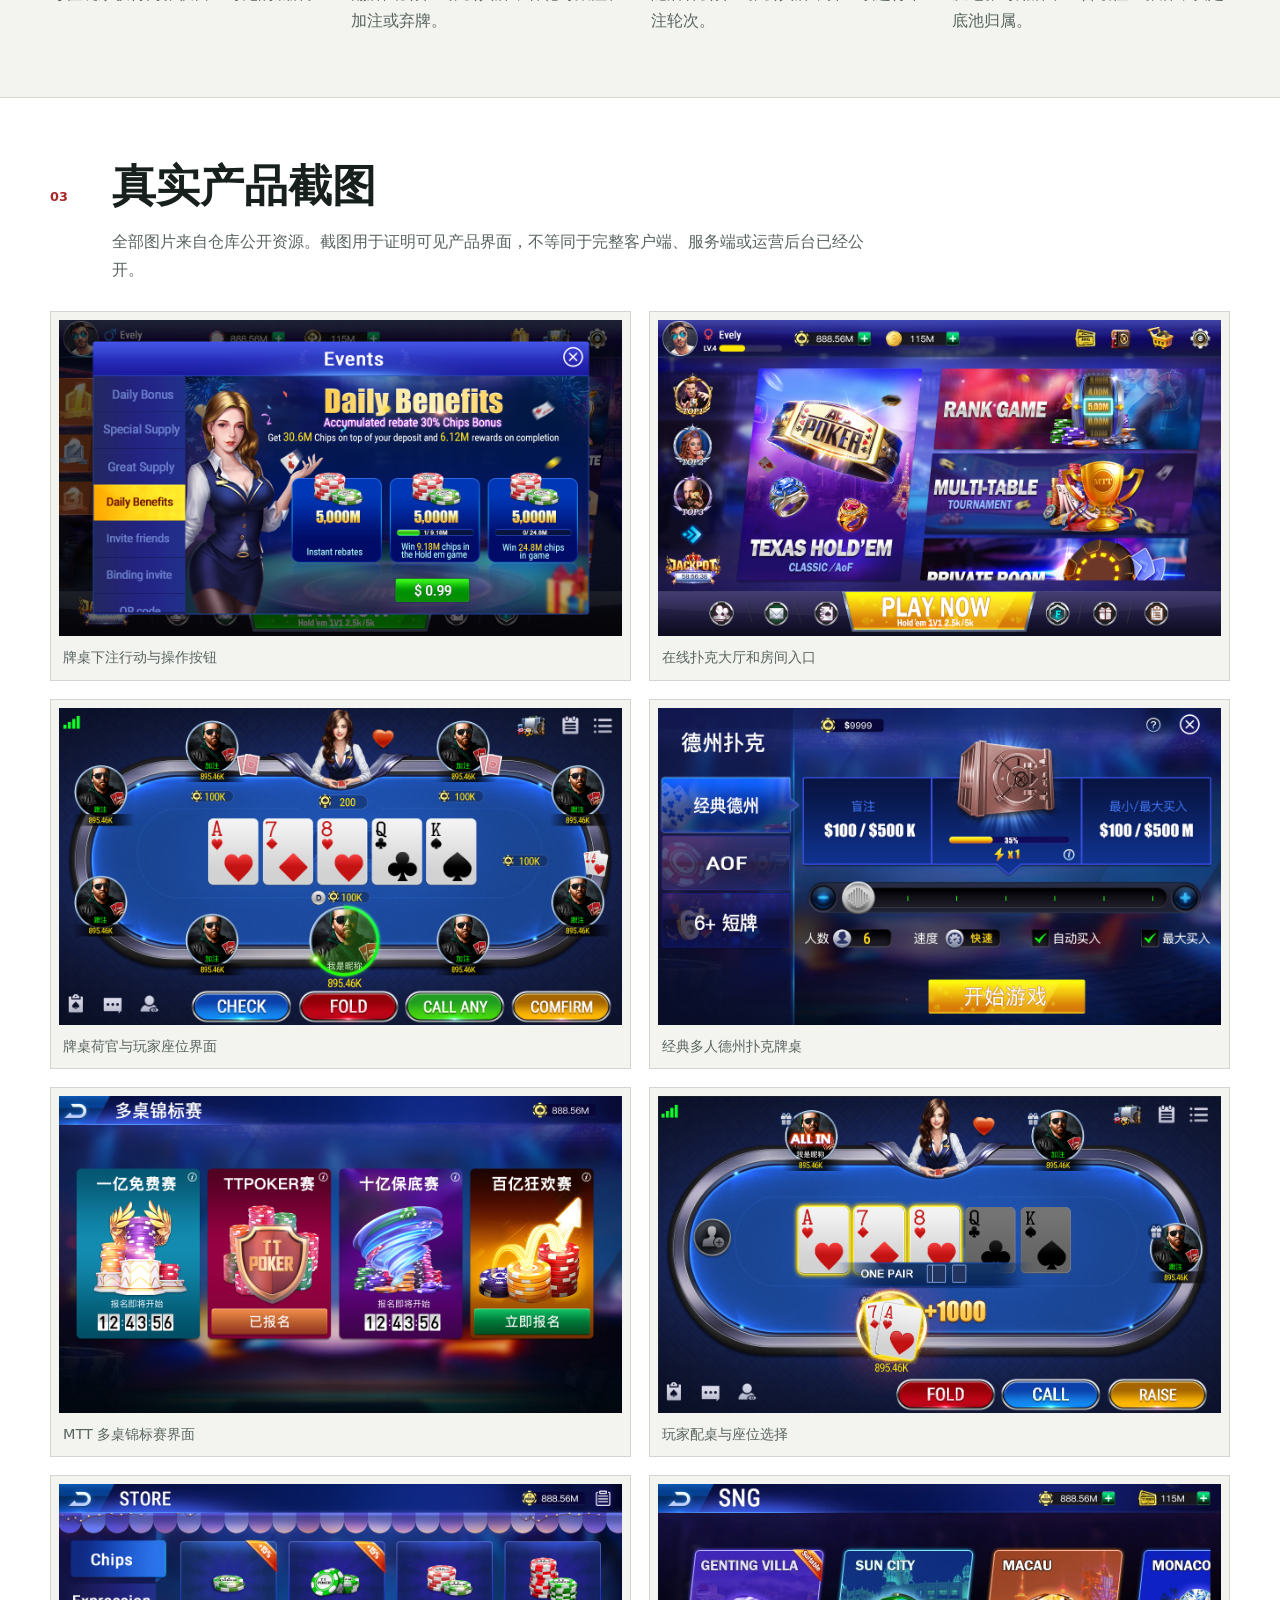
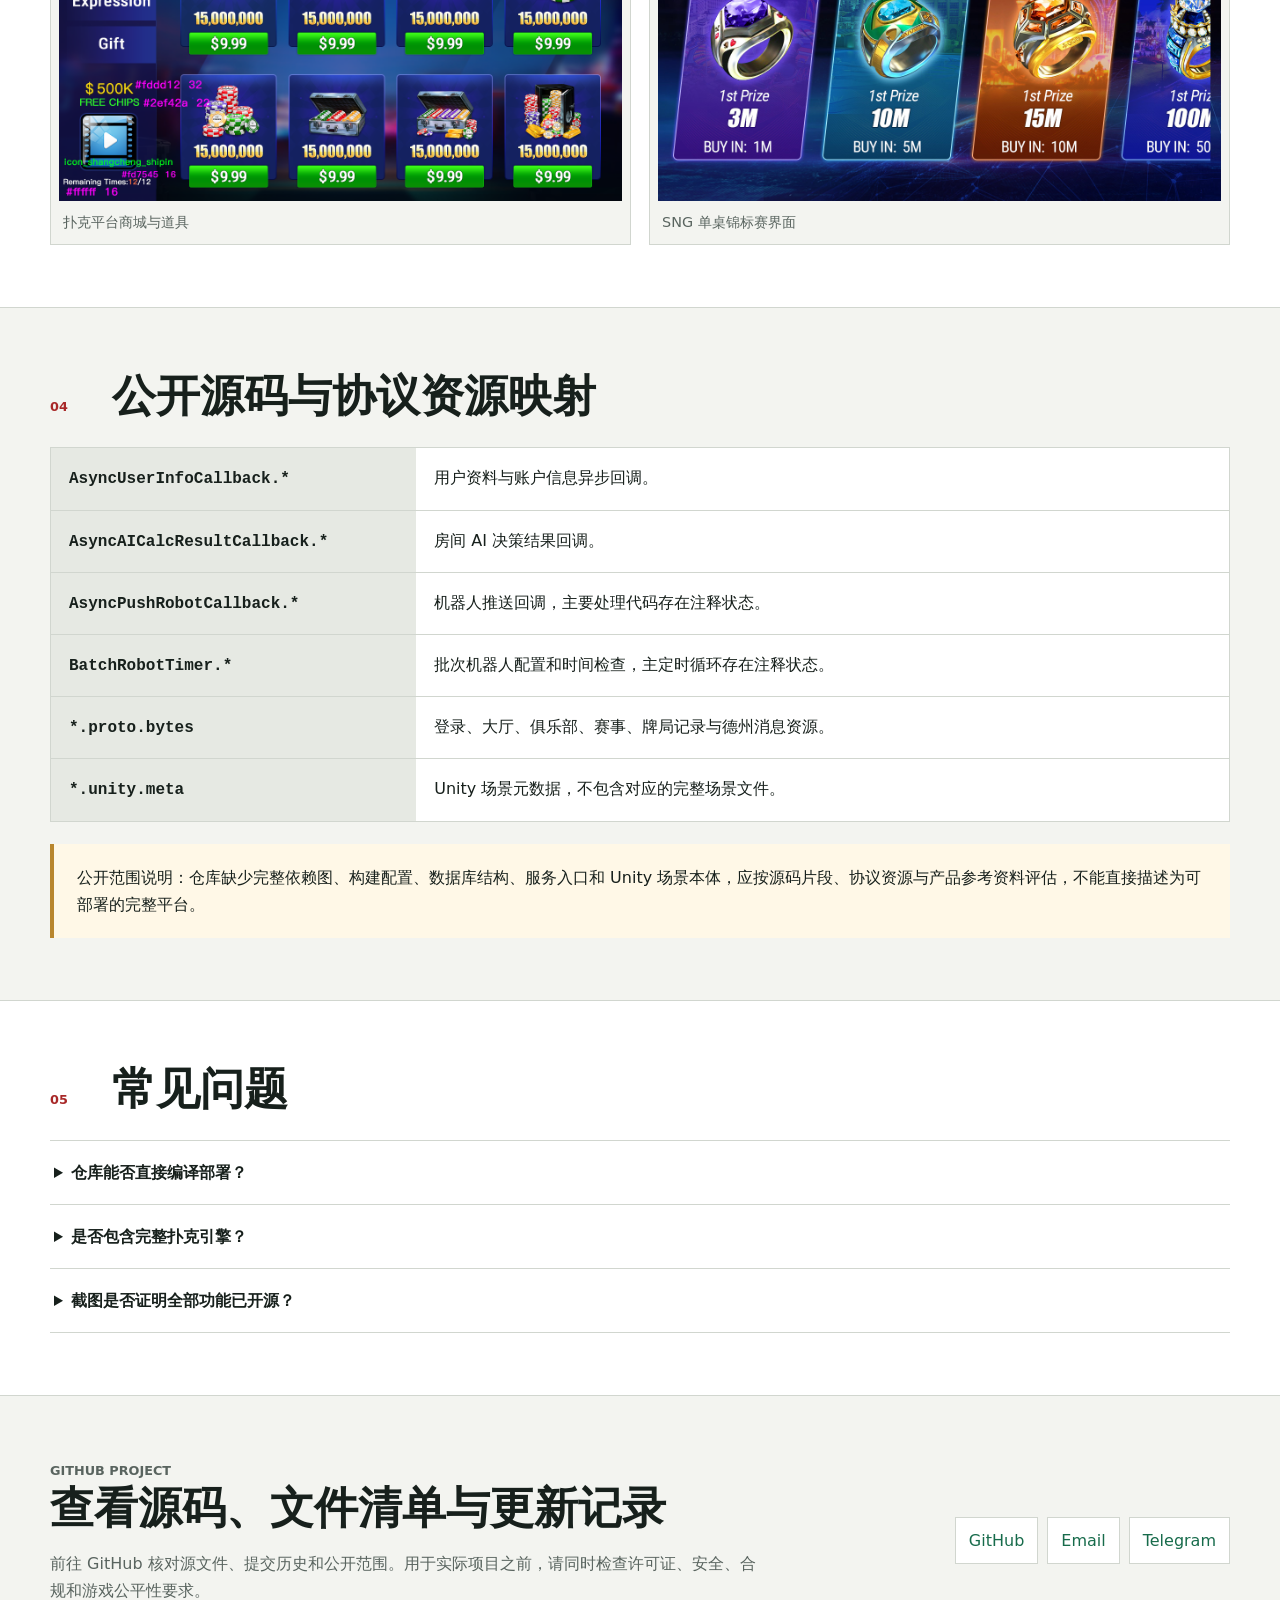
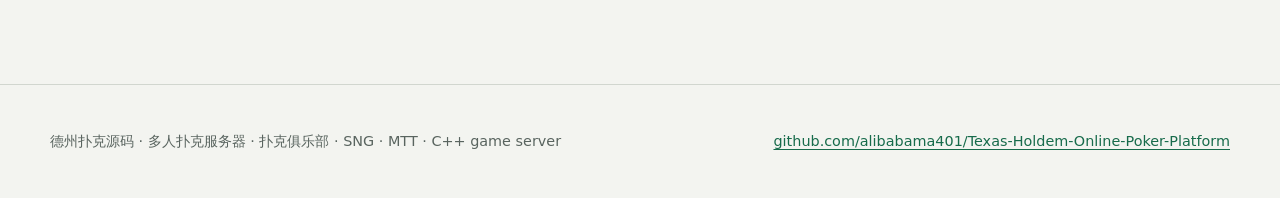
==== commit 3a8acfb6: "Add files via upload" ====
--- a/docs/index.html
+++ b/docs/index.html
@@ -1,28 +1,34 @@
-<!doctype html><html lang="zh-CN"><head><meta charset="utf-8"><meta name="google-site-verification" content="1XxWela9pfY0YLGXtBNcGUXY9snzH7-fF3n2Zjh95lw" /><meta name="viewport" content="width=device-width,initial-scale=1">
-<title>德州扑克源码｜德州积分大厅</title>
-<meta name="description" content="德州扑克源码与德州积分大厅。">
+<!doctype html>
+<html lang="zh-CN">
+<head>
+  <meta charset="utf-8">
+  <meta name="viewport" content="width=device-width, initial-scale=1">
+<meta name="google-site-verification" content="rrp5Uvgzi-1-rMxUBfhV3wjlNrFqzwnqiA4e3qsOLEM">
+  <title>德州扑克源码｜Unity、C++ 在线多人平台</title>
+  <meta name="description" content="德州扑克源码与在线多人平台资料，包含 Unity/Lua 客户端线索、C++ 用户和机器人回调、登录大厅、经典牌桌、SNG、MTT、配桌、商城协议与真实截图。">
+<meta name="keywords" content="德州源码, 德州扑克源码, 在线多人扑克, Unity, C++, SNG, MTT">
   <meta name="robots" content="index,follow,max-image-preview:large,max-snippet:-1,max-video-preview:-1">
   <link rel="canonical" href="https://alibabama401.github.io/Texas-Holdem-Online-Poker-Platform/">
   <link rel="alternate" hreflang="zh-CN" href="https://alibabama401.github.io/Texas-Holdem-Online-Poker-Platform/zh-cn/">
-  <link rel="alternate" hreflang="zh-Hant" href="https://alibabama401.github.io/Texas-Holdem-Online-Poker-Platform/zh-tw/">
+  <link rel="alternate" hreflang="zh-Hant-TW" href="https://alibabama401.github.io/Texas-Holdem-Online-Poker-Platform/zh-tw/"><link rel="alternate" hreflang="zh-Hant-HK" href="https://alibabama401.github.io/Texas-Holdem-Online-Poker-Platform/zh-hk/">
   <link rel="alternate" hreflang="en" href="https://alibabama401.github.io/Texas-Holdem-Online-Poker-Platform/en/">
   <link rel="alternate" hreflang="x-default" href="https://alibabama401.github.io/Texas-Holdem-Online-Poker-Platform/">
   <meta property="og:type" content="article">
   <meta property="og:locale" content="zh_CN">
-  <meta property="og:title" content="德州扑克在线平台源码与技术资料｜C++ 回调、扑克协议、SNG、MTT 与俱乐部系统">
-  <meta property="og:description" content="德州扑克在线平台源码参考，包含 C++ 用户与机器人回调、批次定时逻辑、登录大厅和俱乐部协议、SNG 与 MTT 赛事资源，以及八张真实产品界面截图。">
+  <meta property="og:title" content="德州扑克源码｜Unity、C++ 在线多人平台">
+  <meta property="og:description" content="德州扑克源码与在线多人平台资料，包含 Unity/Lua 客户端线索、C++ 用户和机器人回调、登录大厅、经典牌桌、SNG、MTT、配桌、商城协议与真实截图。">
   <meta property="og:image" content="https://alibabama401.github.io/Texas-Holdem-Online-Poker-Platform/assets/screenshots/004jingdian.jpg">
   <meta property="og:image:alt" content="经典多人德州扑克牌桌">
   <meta property="og:url" content="https://alibabama401.github.io/Texas-Holdem-Online-Poker-Platform/">
   <meta name="twitter:card" content="summary_large_image">
   <link rel="stylesheet" href="assets/site.css">
-  <script type="application/ld+json">{"@context":"https://schema.org","@type":"TechArticle","headline":"德州扑克在线平台源码与技术资料｜C++ 回调、扑克协议、SNG、MTT 与俱乐部系统","description":"德州扑克在线平台源码参考，包含 C++ 用户与机器人回调、批次定时逻辑、登录大厅和俱乐部协议、SNG 与 MTT 赛事资源，以及八张真实产品界面截图。","inLanguage":"zh-CN","url":"https://alibabama401.github.io/Texas-Holdem-Online-Poker-Platform/","image":["https://alibabama401.github.io/Texas-Holdem-Online-Poker-Platform/assets/screenshots/001action.png","https://alibabama401.github.io/Texas-Holdem-Online-Poker-Platform/assets/screenshots/002dating.png","https://alibabama401.github.io/Texas-Holdem-Online-Poker-Platform/assets/screenshots/003heguang.png","https://alibabama401.github.io/Texas-Holdem-Online-Poker-Platform/assets/screenshots/004jingdian.jpg","https://alibabama401.github.io/Texas-Holdem-Online-Poker-Platform/assets/screenshots/005mtt.jpg","https://alibabama401.github.io/Texas-Holdem-Online-Poker-Platform/assets/screenshots/006paizuo.png","https://alibabama401.github.io/Texas-Holdem-Online-Poker-Platform/assets/screenshots/007shop.png","https://alibabama401.github.io/Texas-Holdem-Online-Poker-Platform/assets/screenshots/008sng.jpg"],"author":{"@type":"Organization","name":"alibabama401","url":"https://github.com/alibabama401"},"about":["Texas Holdem source code","multiplayer poker server","SNG","MTT","poker club"]}</script>
+  <script type="application/ld+json">{"@context":"https://schema.org","@type":"TechArticle","headline":"德州扑克源码｜Unity、C++ 在线多人平台","description":"德州扑克源码与在线多人平台资料，包含 Unity/Lua 客户端线索、C++ 用户和机器人回调、登录大厅、经典牌桌、SNG、MTT、配桌、商城协议与真实截图。","inLanguage":"zh-CN","url":"https://alibabama401.github.io/Texas-Holdem-Online-Poker-Platform/","image":["https://alibabama401.github.io/Texas-Holdem-Online-Poker-Platform/assets/screenshots/001action.png","https://alibabama401.github.io/Texas-Holdem-Online-Poker-Platform/assets/screenshots/002dating.png","https://alibabama401.github.io/Texas-Holdem-Online-Poker-Platform/assets/screenshots/003heguang.png","https://alibabama401.github.io/Texas-Holdem-Online-Poker-Platform/assets/screenshots/004jingdian.jpg","https://alibabama401.github.io/Texas-Holdem-Online-Poker-Platform/assets/screenshots/005mtt.jpg","https://alibabama401.github.io/Texas-Holdem-Online-Poker-Platform/assets/screenshots/006paizuo.png","https://alibabama401.github.io/Texas-Holdem-Online-Poker-Platform/assets/screenshots/007shop.png","https://alibabama401.github.io/Texas-Holdem-Online-Poker-Platform/assets/screenshots/008sng.jpg"],"author":{"@type":"Organization","name":"alibabama401","url":"https://github.com/alibabama401"},"about":["Texas Holdem source code","multiplayer poker server","SNG","MTT","poker club"]}</script>
 </head>
 <body>
   <div class="topline"></div>
-  <header class="site-header"><div class="wrap nav"><a class="brand" href="./">德州扑克源码资料库</a><nav class="navlinks" aria-label="Primary"><a href="#features">内容</a><a href="#gameplay">玩法</a><a href="#screenshots">截图</a><a href="#source">源码</a><a href="#faq">问答</a></nav><div class="languages" aria-label="Languages"><a href="zh-cn/">简体</a><a href="zh-tw/">繁體</a><a href="en/">English</a></div></div></header>
+  <header class="site-header"><div class="wrap nav"><a class="brand" href="./">德州扑克源码资料库</a><nav class="navlinks" aria-label="Primary"><a href="#features">内容</a><a href="#gameplay">玩法</a><a href="#screenshots">截图</a><a href="#source">源码</a><a href="#faq">问答</a></nav><div class="languages" aria-label="Languages"><a href="zh-cn/">简体</a><a href="zh-tw/">台灣繁體</a><a href="zh-hk/" hreflang="zh-Hant-HK">香港繁體</a><a href="en/">English</a></div></div></header>
   <main>
-    <section class="hero wrap"><div><p class="eyebrow">TEXAS HOLD’EM · C++ · POKER PROTOCOLS</p><h1>德州扑克源码、玩法与技术资料</h1><p class="intro">面向多人扑克产品评估、客户端界面研究和服务端协议分析的公开资料库。页面依据仓库实际文件，整理 C++ 回调、机器人定时逻辑、扑克协议资源、Unity 元数据和产品截图。</p><p class="keywords">德州扑克源码 · Texas Holdem source code · poker server · poker club · SNG · MTT</p><div class="actions"><a class="button" href="https://github.com/alibabama401/Texas-Holdem-Online-Poker-Platform">查看 GitHub 仓库</a><a class="button secondary" href="#screenshots">浏览产品截图</a></div></div><figure class="hero-media"><img src="assets/screenshots/004jingdian.jpg" alt="经典多人德州扑克牌桌" fetchpriority="high"><figcaption>经典多人德州扑克牌桌</figcaption></figure></section>
+    <section class="hero wrap"><div><p class="eyebrow">TEXAS HOLD’EM · C++ · POKER PROTOCOLS</p><h1>德州扑克源码与在线多人扑克平台｜Unity、C++、SNG 与 MTT</h1><p class="intro">面向在线多人扑克产品评估、客户端界面研究和服务端协议分析的公开资料库，依据真实文件整理 Unity/Lua 线索、C++ 用户与机器人回调、登录大厅、经典牌桌、SNG、MTT、配桌和商城资源。</p><p class="keywords">德州源码 · 德州扑克源码 · 在线多人扑克 · Unity · C++ · SNG · MTT</p><div class="actions"><a class="button" href="https://github.com/alibabama401/Texas-Holdem-Online-Poker-Platform">查看 GitHub 仓库</a><a class="button secondary" href="#screenshots">浏览产品截图</a></div></div><figure class="hero-media"><img src="assets/screenshots/004jingdian.jpg" alt="经典多人德州扑克牌桌" fetchpriority="high"><figcaption>经典多人德州扑克牌桌</figcaption></figure></section>
     <section class="band" id="features"><div class="wrap section"><div class="section-head"><p>01</p><h2>可核验的产品与技术内容</h2></div><div class="feature-grid"><article class="feature"><h3>经典德州牌桌</h3><p>截图展示玩家座位、公共牌区域、筹码信息和下注行动按钮。</p></article><article class="feature"><h3>SNG 单桌锦标赛</h3><p>产品图片与协议资源覆盖单桌锦标赛入口和比赛场景。</p></article><article class="feature"><h3>MTT 多桌锦标赛</h3><p>赛事相关消息资源与截图呈现多桌锦标赛产品形态。</p></article><article class="feature"><h3>俱乐部流程</h3><p>协议资源包含创建、加入、成员管理、申请、邀请和退出等流程。</p></article><article class="feature"><h3>机器人与 AI 回调</h3><p>C++ 文件涉及用户信息、机器人推送、AI 决策结果和批次时间检查。</p></article><article class="feature"><h3>大厅、配桌与商城</h3><p>截图展示大厅、荷官牌桌、匹配座位、商城和道具相关界面。</p></article></div></div></section>
     <section class="wrap section" id="gameplay"><div class="section-head"><p>02</p><h2>Texas Hold’em 基本玩法</h2></div><ol class="workflow"><li><span>01</span><div><h3>发放底牌</h3><p>每位玩家获得两张仅自己可见的底牌。</p></div></li><li><span>02</span><div><h3>翻牌与下注</h3><p>翻牌圈公开三张公共牌，各轮可跟注、加注或弃牌。</p></div></li><li><span>03</span><div><h3>转牌与河牌</h3><p>随后各公开一张公共牌，并继续进行下注轮次。</p></div></li><li><span>04</span><div><h3>比较五张牌型</h3><p>从七张可用牌中组合最佳五张牌，决定底池归属。</p></div></li></ol></section>
     <section class="band" id="screenshots"><div class="wrap section"><div class="section-head"><p>03</p><h2>真实产品截图</h2></div><p class="lede">全部图片来自仓库公开资源。截图用于证明可见产品界面，不等同于完整客户端、服务端或运营后台已经公开。</p><div class="gallery"><figure><a href="assets/screenshots/001action.png"><img src="assets/screenshots/001action.png" alt="牌桌下注行动与操作按钮" loading="lazy" decoding="async"></a><figcaption>牌桌下注行动与操作按钮</figcaption></figure><figure><a href="assets/screenshots/002dating.png"><img src="assets/screenshots/002dating.png" alt="在线扑克大厅和房间入口" loading="lazy" decoding="async"></a><figcaption>在线扑克大厅和房间入口</figcaption></figure><figure><a href="assets/screenshots/003heguang.png"><img src="assets/screenshots/003heguang.png" alt="牌桌荷官与玩家座位界面" loading="lazy" decoding="async"></a><figcaption>牌桌荷官与玩家座位界面</figcaption></figure><figure><a href="assets/screenshots/004jingdian.jpg"><img src="assets/screenshots/004jingdian.jpg" alt="经典多人德州扑克牌桌" loading="lazy" decoding="async"></a><figcaption>经典多人德州扑克牌桌</figcaption></figure><figure><a href="assets/screenshots/005mtt.jpg"><img src="assets/screenshots/005mtt.jpg" alt="MTT 多桌锦标赛界面" loading="lazy" decoding="async"></a><figcaption>MTT 多桌锦标赛界面</figcaption></figure><figure><a href="assets/screenshots/006paizuo.png"><img src="assets/screenshots/006paizuo.png" alt="玩家配桌与座位选择" loading="lazy" decoding="async"></a><figcaption>玩家配桌与座位选择</figcaption></figure><figure><a href="assets/screenshots/007shop.png"><img src="assets/screenshots/007shop.png" alt="扑克平台商城与道具" loading="lazy" decoding="async"></a><figcaption>扑克平台商城与道具</figcaption></figure><figure><a href="assets/screenshots/008sng.jpg"><img src="assets/screenshots/008sng.jpg" alt="SNG 单桌锦标赛界面" loading="lazy" decoding="async"></a><figcaption>SNG 单桌锦标赛界面</figcaption></figure></div></div></section>
--- a/docs/assets/site.css
+++ b/docs/assets/site.css
@@ -1 +1,102 @@
-:root{--ink:#17201c;--muted:#58635e;--paper:#f4f4f0;--surface:#fff;--line:#d5d8d2;--red:#ae2727;--green:#176c4b;--gold:#c3922f;--max:1180px}*{box-sizing:border-box}html{scroll-behavior:smooth}body{margin:0;background:var(--paper);color:var(--ink);font:16px/1.7 system-ui,-apple-system,"Segoe UI","Noto Sans SC","Microsoft YaHei",sans-serif}a{color:var(--green);text-underline-offset:3px}img{max-width:100%;height:auto}.wrap{width:min(calc(100% - 36px),var(--max));margin:auto}.topline{height:5px;background:linear-gradient(90deg,var(--red) 0 33%,var(--ink) 33% 67%,var(--green) 67%)}header{position:sticky;top:0;z-index:10;background:rgba(244,244,240,.96);border-bottom:1px solid var(--line);backdrop-filter:blur(12px)}.nav{min-height:68px;display:flex;align-items:center;justify-content:space-between;gap:22px}.brand{color:var(--ink);text-decoration:none;font-weight:850}.navlinks{display:flex;align-items:center;gap:18px;flex-wrap:wrap}.navlinks a{text-decoration:none}.languages{display:flex;gap:7px}.languages a{padding:4px 8px;border:1px solid var(--line);border-radius:4px}.languages [aria-current=page]{background:var(--ink);color:#fff}.hero{display:grid;grid-template-columns:1.02fr .98fr;align-items:center;gap:40px;padding:52px 0 34px}.eyebrow{color:var(--red);font-size:.8rem;font-weight:850;text-transform:uppercase}.hero h1{font-size:clamp(2.35rem,6vw,4.8rem);line-height:1.04;letter-spacing:0;margin:12px 0 20px}.intro{font-size:1.12rem;color:var(--muted);max-width:67ch}.keywords{font-weight:750}.actions{display:flex;gap:11px;flex-wrap:wrap;margin-top:24px}.button{display:inline-flex;min-height:44px;align-items:center;padding:9px 16px;border:1px solid var(--red);border-radius:5px;background:var(--red);color:#fff;text-decoration:none;font-weight:750}.button.secondary{background:transparent;border-color:var(--line);color:var(--ink)}.hero-media{margin:0;background:var(--surface);border:1px solid var(--line);padding:9px}.hero-media img{display:block;width:100%;aspect-ratio:16/9;object-fit:cover}.hero-media figcaption{padding:8px 4px 1px;color:var(--muted);font-size:.9rem}.section{padding:42px 0;border-top:1px solid var(--line)}h2{font-size:clamp(1.7rem,4vw,2.55rem);line-height:1.2;margin:0 0 16px}h3{line-height:1.3}.lede{max-width:76ch;color:var(--muted)}.grid{display:grid;grid-template-columns:repeat(3,1fr);gap:15px}.card{background:var(--surface);border:1px solid var(--line);border-radius:6px;padding:20px}.card h3{margin:0 0 8px}.card p{margin:0;color:var(--muted)}.flow{display:grid;grid-template-columns:repeat(4,1fr);gap:12px;counter-reset:step}.flow div{background:var(--surface);border:1px solid var(--line);padding:18px}.flow div:before{counter-increment:step;content:counter(step);display:block;color:var(--red);font-size:1.5rem;font-weight:900}.gallery{display:grid;grid-template-columns:repeat(2,1fr);gap:18px}.gallery figure{margin:0;background:var(--surface);border:1px solid var(--line);border-radius:6px;padding:8px}.gallery img{display:block;width:100%;aspect-ratio:16/9;object-fit:cover}.gallery figcaption{padding:9px 4px 3px;color:var(--muted)}.table-wrap{overflow-x:auto;background:var(--surface);border:1px solid var(--line)}table{border-collapse:collapse;width:100%}th,td{text-align:left;vertical-align:top;padding:13px 15px;border-bottom:1px solid var(--line)}th{background:#e9eae5}.scope,.notice,.contact{background:#fff;border-left:4px solid var(--gold);padding:22px}.faq{display:grid;grid-template-columns:repeat(2,1fr);gap:14px}.faq article{background:var(--surface);border-top:3px solid var(--green);padding:18px}.faq h3{margin-top:0}.related{display:flex;gap:10px;flex-wrap:wrap}.related a{background:var(--surface);border:1px solid var(--line);padding:8px 12px}code{overflow-wrap:anywhere}footer{padding:30px 0 48px;color:var(--muted);font-size:.92rem}@media(max-width:820px){header{position:static}.nav,.navlinks{align-items:flex-start;flex-direction:column;gap:10px}.nav{padding:14px 0}.hero{grid-template-columns:1fr;padding-top:34px}.grid,.flow{grid-template-columns:1fr 1fr}}@media(max-width:560px){.wrap{width:min(calc(100% - 24px),var(--max))}.grid,.flow,.gallery,.faq{grid-template-columns:1fr}.hero h1{font-size:2.35rem}.languages{flex-wrap:wrap}}
+:root {
+  --ink: #17201c;
+  --muted: #59645f;
+  --paper: #f3f4f0;
+  --surface: #fff;
+  --soft: #e6e9e3;
+  --line: #d1d6cf;
+  --red: #a82828;
+  --green: #176b4b;
+  --gold: #b8862d;
+  --max: 1180px;
+}
+* { box-sizing: border-box; }
+html { max-width: 100%; overflow-x: hidden; scroll-behavior: smooth; }
+body { max-width: 100%; margin: 0; overflow-x: hidden; background: var(--paper); color: var(--ink); font: 16px/1.7 system-ui, -apple-system, "Segoe UI", "Noto Sans SC", "Microsoft YaHei", sans-serif; }
+a { color: var(--green); text-underline-offset: 3px; }
+img { display: block; max-width: 100%; height: auto; }
+code { overflow-wrap: anywhere; }
+.wrap { width: min(calc(100% - 40px), var(--max)); margin-inline: auto; }
+.topline { height: 5px; background: linear-gradient(90deg, var(--red) 0 35%, var(--ink) 35% 65%, var(--green) 65%); }
+.site-header { position: sticky; top: 0; z-index: 10; border-bottom: 1px solid var(--line); background: rgba(243, 244, 240, .96); backdrop-filter: blur(12px); }
+.nav { min-height: 70px; display: flex; align-items: center; gap: 25px; }
+.brand { color: var(--ink); font-weight: 850; text-decoration: none; white-space: nowrap; }
+.navlinks { display: flex; gap: 17px; margin-left: auto; }
+.navlinks a { color: var(--ink); font-size: .93rem; text-decoration: none; }
+.languages { display: flex; gap: 6px; }
+.languages a { padding: 4px 8px; border: 1px solid var(--line); border-radius: 4px; font-size: .87rem; text-decoration: none; }
+.languages [aria-current="page"] { border-color: var(--ink); background: var(--ink); color: #fff; }
+.hero { min-height: 650px; display: grid; grid-template-columns: minmax(0, 1.04fr) minmax(0, .96fr); align-items: center; gap: 52px; padding-block: 58px 68px; }
+.hero > *, .contact > *, .feature, th, td { min-width: 0; }
+.hero p, .feature p, .workflow p, .contact p, th, td { overflow-wrap: anywhere; }
+.eyebrow, .section-head > p { margin: 0; color: var(--red); font-size: .8rem; font-weight: 850; }
+.hero h1 { max-width: 14ch; margin: 13px 0 21px; font-size: clamp(2.6rem, 5.4vw, 4.9rem); line-height: 1.04; letter-spacing: 0; }
+.intro { max-width: 65ch; color: var(--muted); font-size: 1.12rem; }
+.keywords { font-weight: 760; }
+.actions { display: flex; flex-wrap: wrap; gap: 11px; margin-top: 27px; }
+.button { display: inline-flex; min-height: 46px; align-items: center; padding: 9px 17px; border: 1px solid var(--red); border-radius: 5px; background: var(--red); color: #fff; font-weight: 760; text-decoration: none; }
+.button.secondary { border-color: var(--line); background: transparent; color: var(--ink); }
+.hero-media { margin: 0; border: 1px solid var(--line); background: var(--surface); padding: 10px; box-shadow: 16px 16px 0 var(--soft); }
+.hero-media img { width: 100%; aspect-ratio: 16 / 10; object-fit: cover; }
+.hero-media figcaption, .gallery figcaption { padding: 9px 4px 2px; color: var(--muted); font-size: .9rem; }
+.band { border-block: 1px solid var(--line); background: var(--surface); }
+.section { padding-block: 62px; }
+.section-head { display: grid; grid-template-columns: 54px 1fr; align-items: baseline; gap: 8px; margin-bottom: 25px; }
+.section-head h2, .contact h2 { margin: 0; font-size: clamp(1.8rem, 3.5vw, 2.75rem); line-height: 1.18; }
+.lede { max-width: 77ch; margin: -8px 0 28px 62px; color: var(--muted); }
+.feature-grid { display: grid; grid-template-columns: repeat(3, 1fr); border-top: 1px solid var(--line); border-left: 1px solid var(--line); }
+.feature { min-height: 188px; padding: 23px; border-right: 1px solid var(--line); border-bottom: 1px solid var(--line); }
+.feature h3 { margin: 0 0 9px; font-size: 1.06rem; }
+.feature p { margin: 0; color: var(--muted); }
+.workflow { display: grid; grid-template-columns: repeat(4, 1fr); gap: 22px; margin: 0; padding: 0; list-style: none; }
+.workflow li { border-top: 3px solid var(--green); padding-top: 17px; }
+.workflow span { color: var(--gold); font-size: 1.65rem; font-weight: 850; }
+.workflow h3 { margin: 7px 0 5px; font-size: 1.05rem; }
+.workflow p { margin: 0; color: var(--muted); }
+.gallery { display: grid; grid-template-columns: repeat(2, 1fr); gap: 18px; }
+.gallery figure { margin: 0; border: 1px solid var(--line); background: var(--paper); padding: 8px; }
+.gallery img { width: 100%; aspect-ratio: 16 / 9; object-fit: cover; transition: opacity .18s ease; }
+.gallery a:hover img { opacity: .84; }
+.table-wrap { overflow-x: auto; border: 1px solid var(--line); background: var(--surface); }
+table { width: 100%; border-collapse: collapse; }
+th, td { padding: 16px 18px; border-bottom: 1px solid var(--line); text-align: left; vertical-align: top; }
+th { width: 31%; background: var(--soft); }
+tr:last-child th, tr:last-child td { border-bottom: 0; }
+.scope { margin: 22px 0 0; padding: 20px 23px; border-left: 4px solid var(--gold); background: #fff8e7; }
+.faq { border-top: 1px solid var(--line); }
+.faq details { border-bottom: 1px solid var(--line); }
+.faq summary { padding: 18px 4px; cursor: pointer; font-weight: 760; }
+.faq p { max-width: 78ch; margin: -4px 4px 18px; color: var(--muted); }
+.contact { display: grid; grid-template-columns: 1fr auto; align-items: center; gap: 34px; padding-block: 64px; }
+.contact p { max-width: 70ch; color: var(--muted); }
+.contact-links { display: flex; flex-wrap: wrap; gap: 9px; }
+.contact-links a { padding: 9px 13px; border: 1px solid var(--line); background: var(--surface); text-decoration: none; }
+footer { border-top: 1px solid var(--line); padding-block: 29px 42px; color: var(--muted); font-size: .9rem; }
+footer .wrap { display: flex; justify-content: space-between; gap: 24px; }
+@media (max-width: 980px) {
+  .nav { flex-wrap: wrap; padding-block: 13px; }
+  .navlinks { order: 3; width: 100%; justify-content: flex-start; overflow-x: auto; }
+  .hero { min-height: auto; grid-template-columns: minmax(0, 1fr); }
+  .hero h1 { max-width: 16ch; }
+  .hero-media { max-width: 760px; }
+  .feature-grid, .workflow { grid-template-columns: repeat(2, 1fr); }
+}
+@media (max-width: 620px) {
+  .wrap { width: min(calc(100% - 24px), var(--max)); }
+  .site-header { position: static; }
+  .nav { gap: 12px; }
+  .brand { width: 100%; white-space: normal; }
+  .navlinks { gap: 14px; }
+  .languages { flex-wrap: wrap; }
+  .hero { gap: 34px; padding-block: 38px 46px; }
+  .hero h1 { font-size: 2.38rem; }
+  .hero-media { width: 100%; min-width: 0; box-shadow: 8px 8px 0 var(--soft); }
+  .section { padding-block: 46px; }
+  .section-head { grid-template-columns: 38px 1fr; }
+  .lede { margin-left: 46px; }
+  .feature-grid, .workflow, .gallery { grid-template-columns: 1fr; }
+  .feature { min-height: 0; }
+  th { width: 40%; }
+  .contact { grid-template-columns: 1fr; }
+  footer .wrap { flex-direction: column; gap: 4px; }
+}
